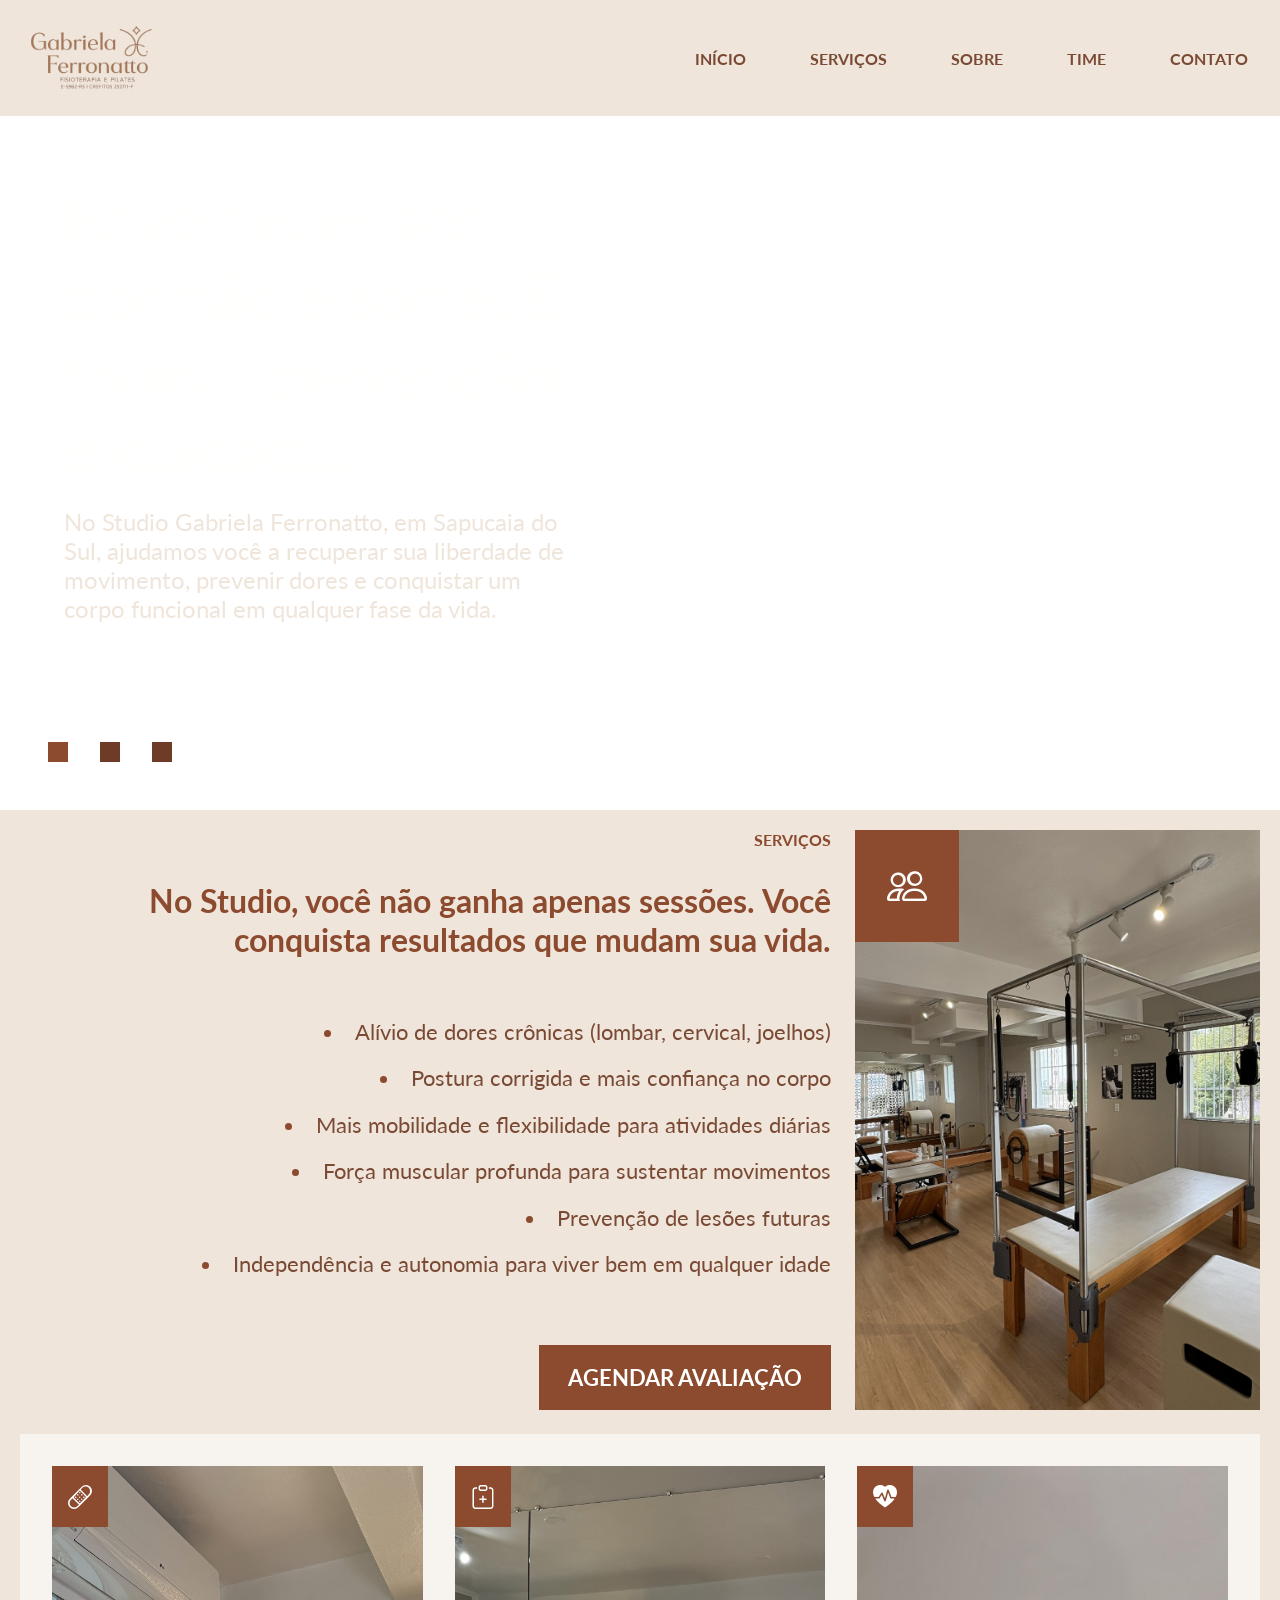
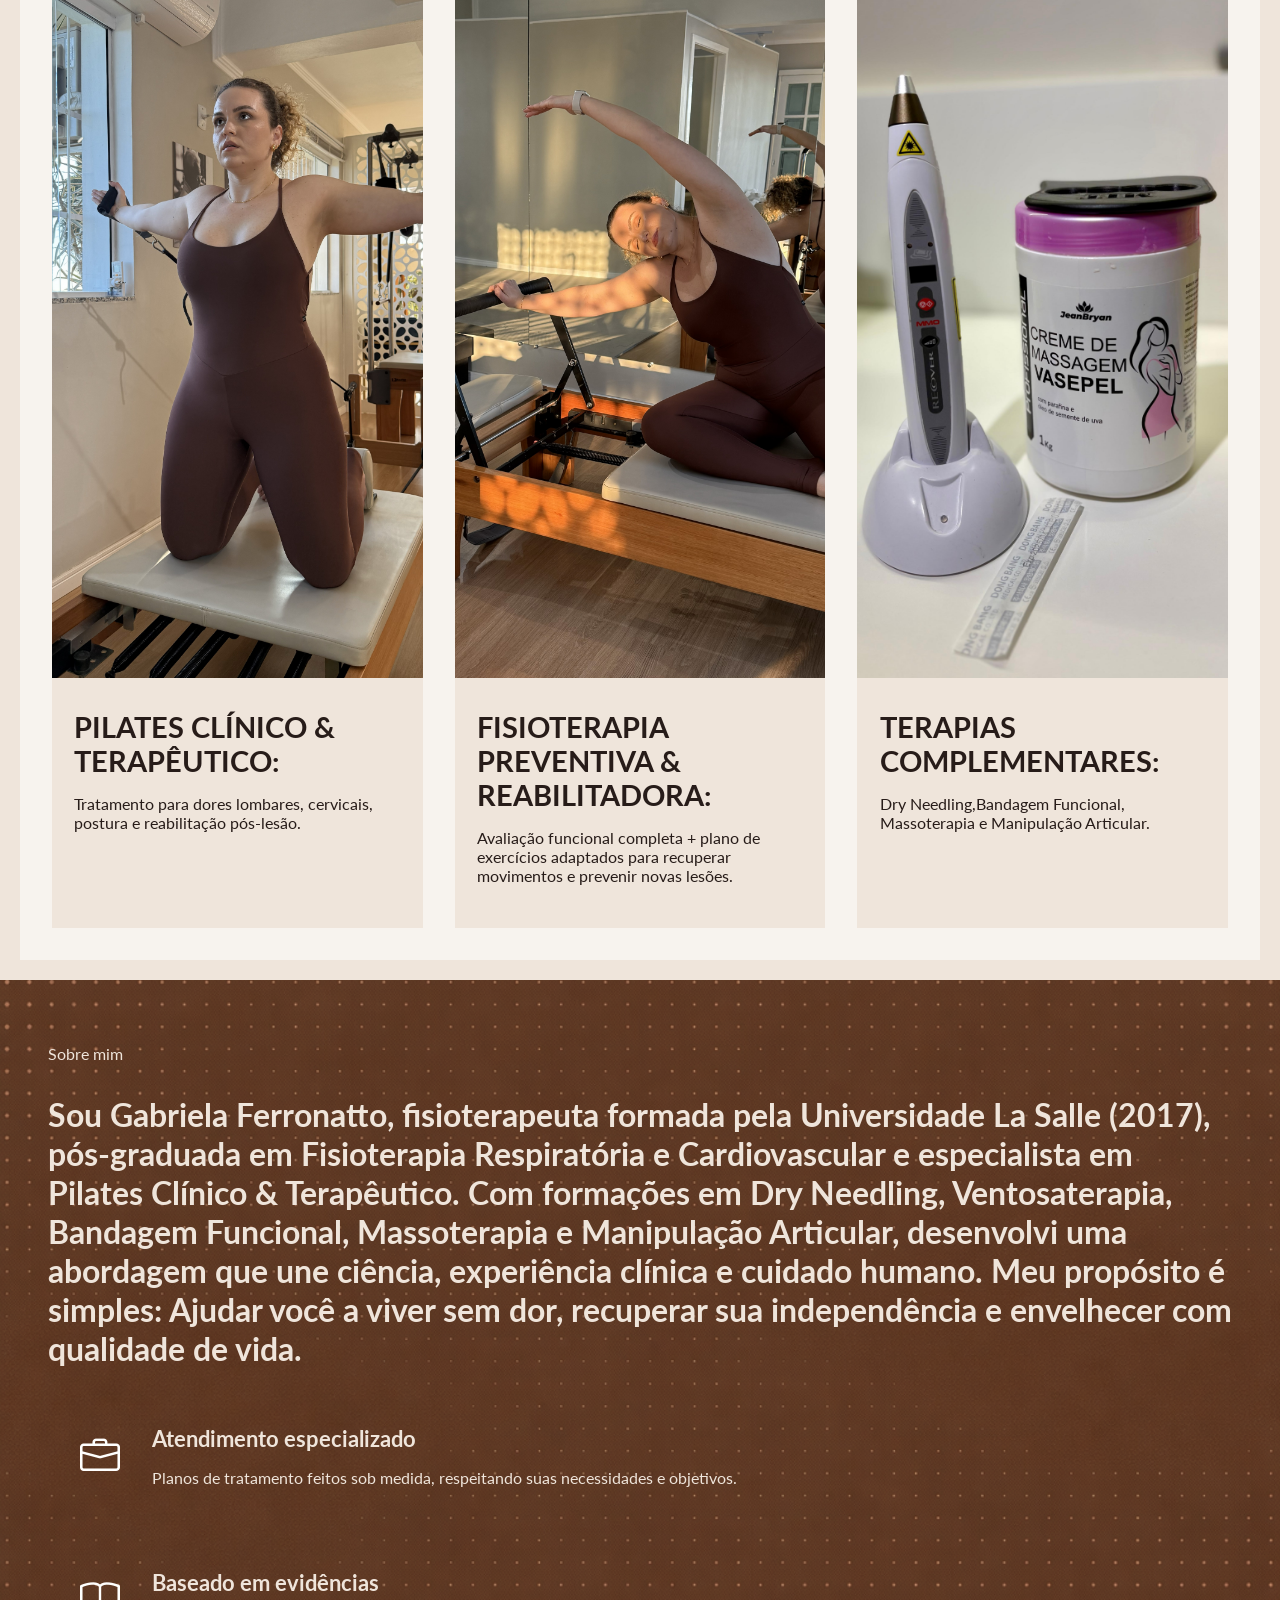
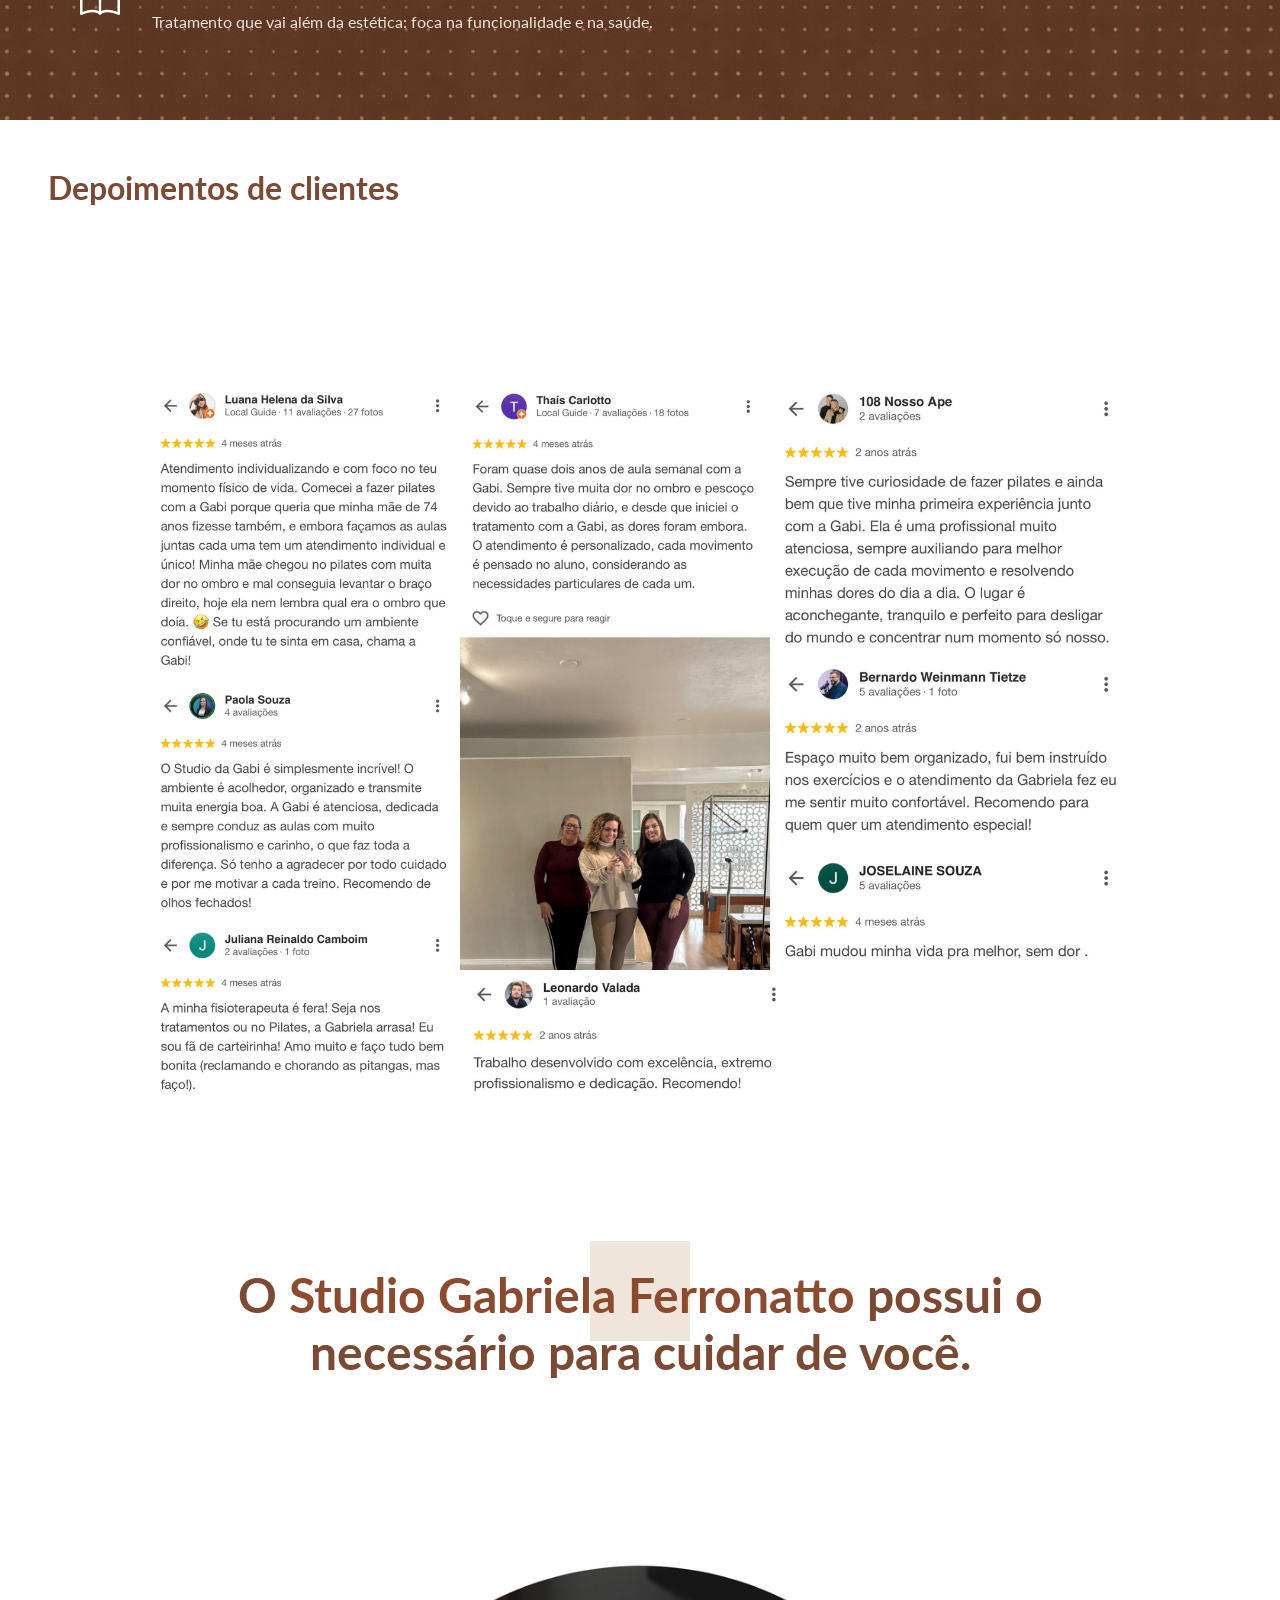
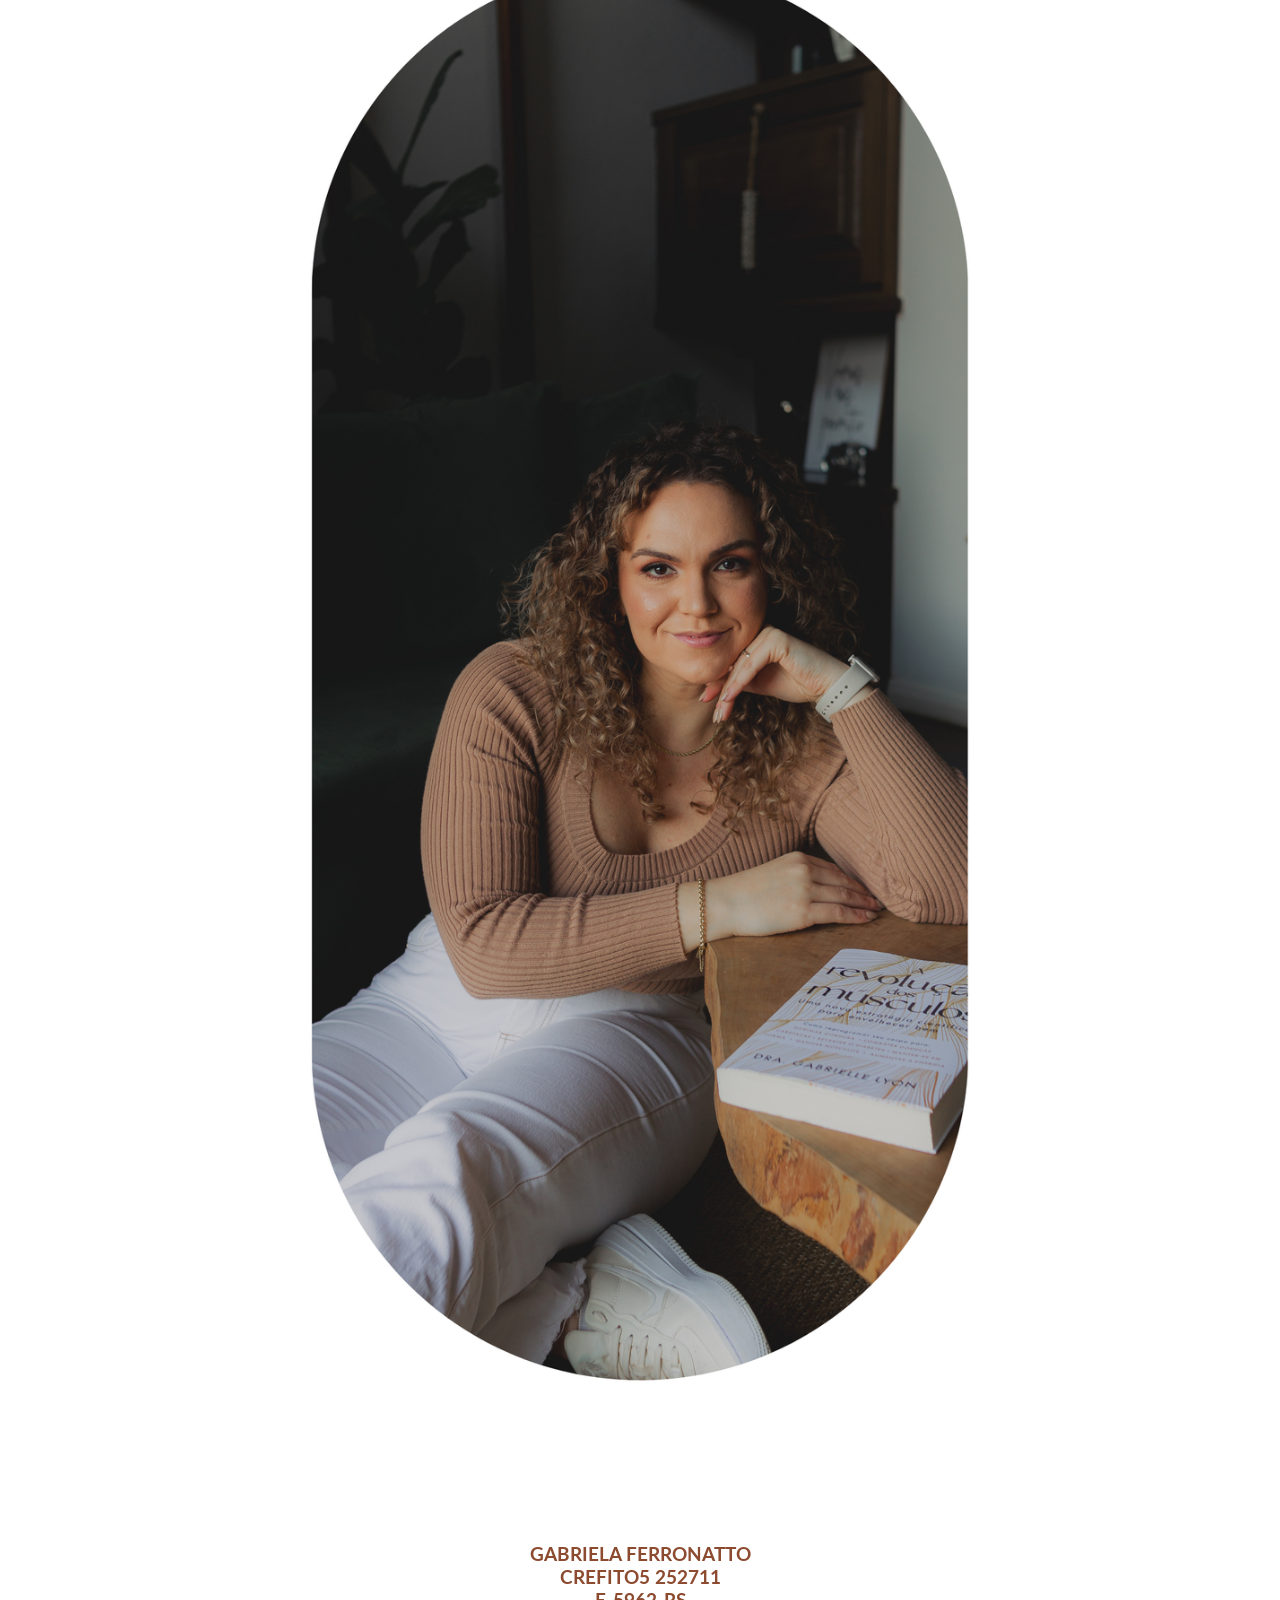
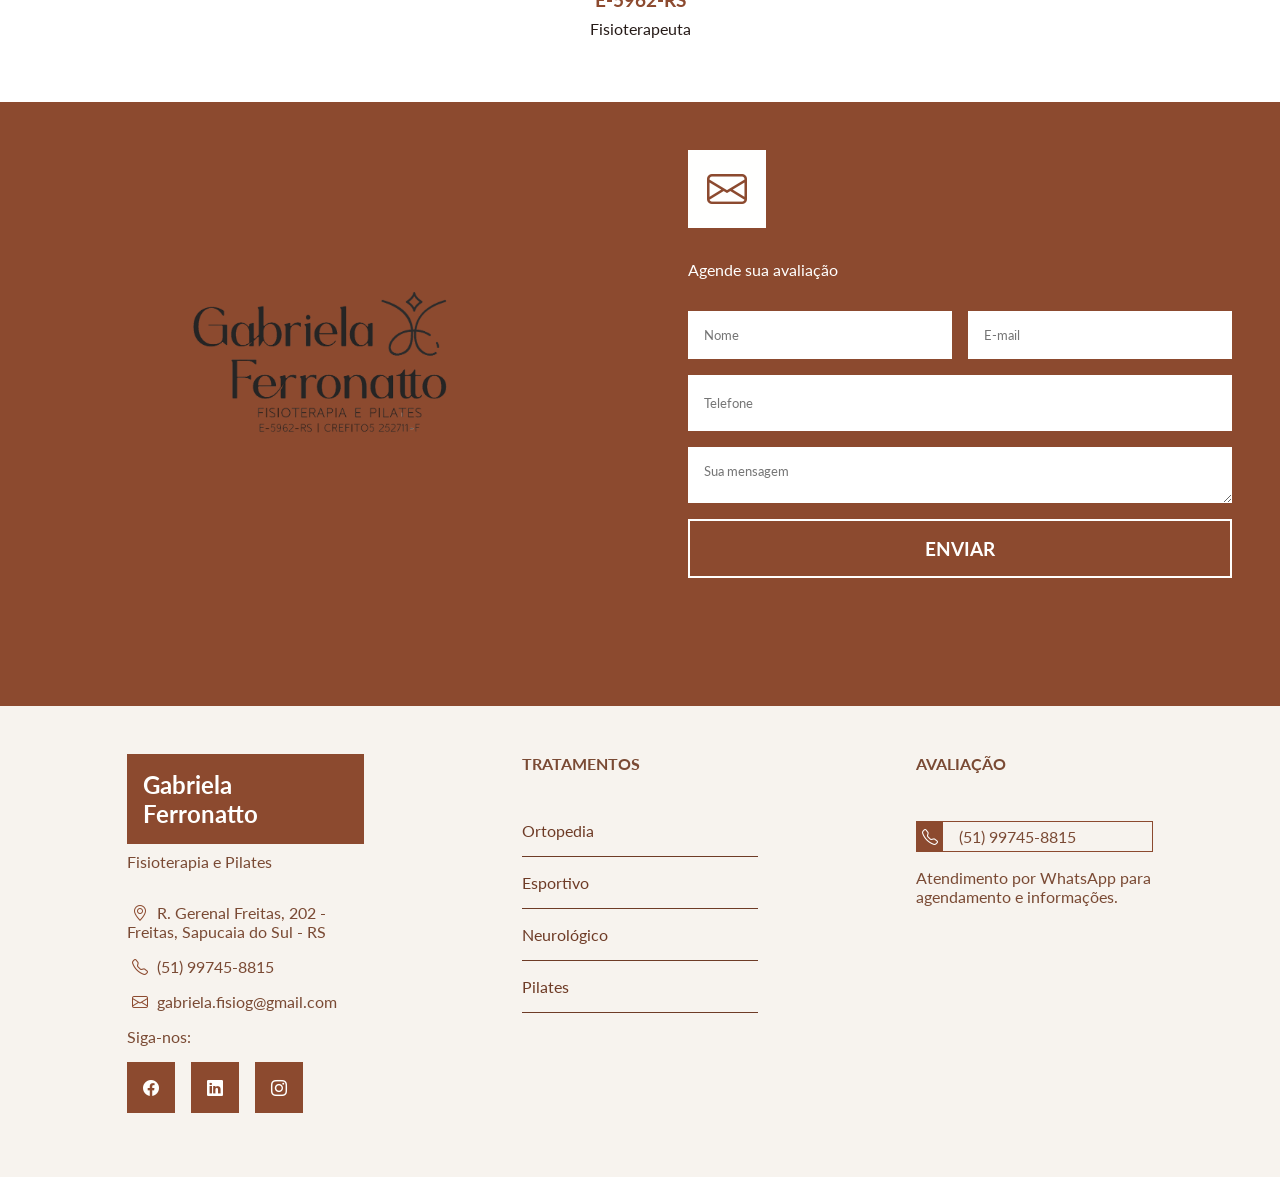
==== projeto/index.html @ 9eb0fe09 "Initial web structure with HTML, CSS and basic JS" ====
<!DOCTYPE html>
<html lang="pt-br">

<head>
    <meta charset="UTF-8">
    <meta name="viewport" content="width=device-width, initial-scale=1.0">
    <title>Studio Gabriela Ferronatto</title>
    <!-- Estilos -->
    <link rel="stylesheet" href="css/styles.css">
    <!-- Scripts -->
    <script src="js/scripts.js" defer></script>
    <!-- Ícone aba -->
    <link rel="icon" href="img/favicon.ico">
    <link rel="icon" type="image/png" sizes="32x32" href="img/favicon-96x96.png">
    <link rel="icon" type="image/png" sizes="16x16" href="img/favicon-96x96.png">
    <!-- Google Fonts -->
    <link rel="preconnect" href="https://fonts.googleapis.com">
    <link rel="preconnect" href="https://fonts.gstatic.com" crossorigin>
    <link
        href="https://fonts.googleapis.com/css2?family=Atkinson+Hyperlegible+Mono:ital,wght@0,200..800;1,200..800&family=Lato:ital,wght@0,100;0,300;0,400;0,700;0,900;1,100;1,300;1,400;1,700;1,900&display=swap"
        rel="stylesheet">
    <!-- Bootstrap Icons -->
    <link rel="stylesheet" href="https://cdn.jsdelivr.net/npm/bootstrap-icons@1.13.1/font/bootstrap-icons.min.css">
</head>

<body>
    <!-- Cabeçalho e Banner -->
    <header id="header">
        <div id="inner-header">
            <a href="#header" id="brand" class="logo">
                <img src="img/logo-bg-remove-brown.png" alt="Gabriela Ferronatto - Fisioterapia e  Pilates">
            </a>
            <nav id="navbar">
                <a href="#header">Início</a>
                <a href="#expertise-areas">Serviços</a>
                <a href="#about">Sobre</a>
                <a href="#team">Time</a>
                <a href="#contact">Contato</a>
            </nav>
            <!-- Menu Mobile -->
            <i class="bi bi-list" id="menu"></i>
            <nav id="mobile-navbar">
                <i class="bi bi-x-lg" id="close-menu"></i>
                <a href="#header">Início</a>
                <a href="#expertise-areas">Serviços</a>
                <a href="#about">Sobre</a>
                <a href="#team">Time</a>
                <a href="#contact">Contato</a>
            </nav>
        </div>
        <div class="banner active">
            <h2>Envelhecer sem dor não é sorte. É treino, prevenção e cuidado.</h2>
            <p>No Studio Gabriela Ferronatto, em Sapucaia do Sul, ajudamos você a recuperar sua liberdade de movimento,
                prevenir dores e conquistar um corpo funcional em qualquer fase da vida.</p>
        </div>
        <div class="banner">
            <h2>Você já percebeu como atividades simples estão cada vez mais difíceis?</h2>
            <p>A verdade é: dor não é normal. O corpo dá sinais quando precisa de atenção. Ignorar esses sinais hoje
                significa perder qualidade de vida amanhã.</p>
        </div>
        <div class="banner">
            <h2>Fisioterapia com cuidado e resultado.</h2>
            <p>Muitos acreditam que dores fazem parte da idade. Mas isso não é verdade. Não é a idade que tira sua
                mobilidade. É a falta de treino certo. O corpo foi feito para se mover. E quando você não fortalece, não
                flexibiliza e não cuida, ele enfraquece. É aí que surgem: dores lombares, problemas posturais,
                limitações para atividades simples e, em alguns casos, dependência de terceiros.</p>
        </div>
        <div class="dots">
            <div class="dot active"></div>
            <div class="dot"></div>
            <div class="dot"></div>
        </div>
    </header>
    <!-- Áreas de Atuação -->
    <main id="expertise-areas" class="text-image-section">
        <div id="expertise-information" class="text-container">
            <p class="section-subtitle">Serviços</p>
            <h3 class="section-title">No Studio, você não ganha apenas sessões. Você conquista resultados que mudam sua
                vida.</h3>
            <ul class="expertise-list">
                <li>Alívio de dores crônicas (lombar, cervical, joelhos)</li>
                <li>Postura corrigida e mais confiança no corpo</li>
                <li>Mais mobilidade e flexibilidade para atividades diárias</li>
                <li>Força muscular profunda para sustentar movimentos</li>
                <li>Prevenção de lesões futuras</li>
                <li>Independência e autonomia para viver bem em qualquer idade</li>
            </ul>
            <a href="#contact" class="btn" id="cta-contact">Agendar avaliação</a>
        </div>
        <div id="expertise-image-container" class="image-container">
            <i class="bi bi-people"></i>
            <img src="img/studio.jpeg" alt="Ambiente Studio">
        </div>
        <div id="other-services">
            <div class="service">
                <img src="img/service1.jpeg" alt="Pilates">
                <i class="bi bi-bandaid"></i>
                <div class="service-info">
                    <h4>Pilates Clínico & Terapêutico:</h4>
                    <p>Tratamento para dores lombares, cervicais, postura e reabilitação pós-lesão.</p>
                </div>
            </div>
            <div class="service">
                <img src="img/service2.jpeg" alt="Preventiva">
                <i class="bi bi-clipboard-plus"></i>
                <div class="service-info">
                    <h4>Fisioterapia Preventiva & Reabilitadora: </h4>
                    <p>Avaliação funcional completa + plano de exercícios adaptados para recuperar movimentos e prevenir
                        novas lesões.
                    </p>
                </div>
            </div>
            <div class="service">
                <img src="img/terapia-complementar.jpeg" alt="Terapias Complementares">
                <i class="bi bi-heart-pulse-fill"></i>
                <div class="service-info">
                    <h4>Terapias Complementares:</h4>
                    <p>Dry Needling,Bandagem Funcional, Massoterapia e Manipulação Articular.</p>
                </div>
            </div>
        </div>
    </main>
    <!-- Sobre nós -->
    <section id="about">
        <div id="about-text">
            <p class="section-subtitle">Sobre mim</p>
            <h3 class="section-title">
                Sou Gabriela Ferronatto, fisioterapeuta formada pela Universidade La Salle (2017), pós-graduada em
                Fisioterapia Respiratória e Cardiovascular e especialista em Pilates Clínico & Terapêutico. Com
                formações em Dry Needling, Ventosaterapia, Bandagem Funcional, Massoterapia e Manipulação Articular,
                desenvolvi uma abordagem que une ciência, experiência clínica e cuidado humano. Meu propósito é simples:
                Ajudar você a viver sem dor, recuperar sua independência e envelhecer com qualidade de vida.
            </h3>
            <div class="about-description">
                <i class="bi bi-briefcase"></i>
                <div>
                    <h4>Atendimento especializado</h4>
                    <p>Planos de tratamento feitos sob medida, respeitando suas necessidades e objetivos.</p>
                </div>
            </div>
            <div class="about-description">
                <i class="bi bi-book"></i>
                <div>
                    <h4>Baseado em evidências</h4>
                    <p>Tratamento que vai além da estética: foca na funcionalidade e na saúde.</p>
                </div>
            </div>
        </div>
    </section>
    <!-- Depoimentos -->
    <section id="testimonials" class="text-image-section">
        <div id="testimonial-information" class="text-container">
            <h3 class="section-title">Depoimentos de clientes</h3>
            <img src="img/depoimentos.png" alt="Avaliações">
        </div>
    </section>
    <!-- Equipe -->
    <section id="team">
        <span class="square"></span>
        <h2>
            O <span>Studio Gabriela Ferronatto</span> possui o necessário para cuidar de você.
        </h2>
        <div class="employees">
            <div class="employee">
                <img src="img/perfil.png" alt="Gabriela Ferronatto">
                <p class="employee-name">
                    Gabriela Ferronatto<br>
                    Crefito5 252711<br>
                    E-5962-RS</p>
                <p class="employee-role">Fisioterapeuta</p>
            </div>
        </div>
    </section>
    <!-- Contato -->
    <section id="contact" class="text-image-section">
        <div id="contact-image-container" class="image-container">
            <img src="img/logo-bg-remove-black.png" alt="Logo Studio Gabriela Ferronatto">
        </div>
        <div id="contact-information" class="text-container">
            <i class="bi bi-envelope"></i>
            <p class="section-subtitle">Agende sua avaliação</p>
            <form id="contact-form" action="https://formsubmit.co/gabriela.fisiog@gmail.com" method="POST">
                <input type="hidden" name="_subject" value="Novo contato pelo site - Studio Gabriela Ferronato">
                <input type="hidden" name="_captcha" value="false">
                <input type="hidden" name="_template" value="table">
                <input type="hidden" name="_next" value="http://127.0.0.1:5500/projeto/index.html">
                <div class="form-control">
                    <input type="text" name="name" id="name" placeholder="Nome" required>
                    <input type="email" name="email" id="email" placeholder="E-mail" required>
                </div>
                <input type="text" name="phone" id="phone" placeholder="Telefone">
                <textarea name="message" id="message" placeholder="Sua mensagem" required></textarea>
                <input type="submit" value="Enviar" class="btn">
                <p id="form-success" class="form-success">
                    ✅ Mensagem enviada com sucesso! Em breve entraremos em contato.
                </p>
            </form>
        </div>
    </section>
    <!-- Rodapé -->
    <footer id="footer">
        <div class="contact-info">
            <div class="footer-brand">
                <h2>Gabriela Ferronatto</h2>
                <p>Fisioterapia e Pilates</p>
            </div>
            <p><i class="bi bi-geo-alt"></i> R. Gerenal Freitas, 202 - Freitas, Sapucaia do Sul - RS</p>
            <p><i class="bi bi-telephone"></i> (51) 99745-8815</p>
            <p><i class="bi bi-envelope"></i> gabriela.fisiog@gmail.com</p>
            <div class="social-networks">
                <p>Siga-nos:</p>
                <div class="networks">
                    <a href="https://www.facebook.com/profile.php?id=61581641306659&locale=pt_BR"><i
                            class="bi bi-facebook"></i></a>
                    <a href="https://www.linkedin.com/in/gabriela-ferronatto-18b071121/"><i
                            class="bi bi-linkedin"></i></a>
                    <a href="https://www.instagram.com/studiogabiferronatto/"><i class="bi bi-instagram"></i></a>
                </div>
            </div>
        </div>
        <div class="links-container">
            <h4>Tratamentos</h4>
            <nav>
                <a href="#">Ortopedia</a>
                <a href="#">Esportivo</a>
                <a href="#">Neurológico</a>
                <a href="#">Pilates</a>
            </nav>
        </div>
        <div class="links-container">
            <h4>Avaliação</h4>
            <div class="phone-number">
                <i class="bi bi-telephone"></i>
                <p>(51) 99745-8815</p>
            </div>
            <p class="phone-info">Atendimento por WhatsApp para agendamento e informações.</p>
        </div>
    </footer>
</body>

</html>
---- projeto/css/styles.css ----
/* General */
:root {
  --main-color: #8c4a2f;
  --primary-text-color: #fffffe;
  --secondary-text-color: #7a4a34;
  --secondary-color: #6e3b26;
  --tertiary-color: #efe5db;
  --secondary-bg-color: #f7f3ee;
  --text-on-light: #271c19;
}

* {
  font-family: "Lato";
  padding: 0;
  margin: 0;
  box-sizing: border-box;
}

a {
  text-decoration: none;
}

img {
  width: 100%;
}

input[type="submit"] {
  cursor: pointer;
}

i {
  background-color: var(--main-color);
  color: var(--primary-text-color);
  font-size: 2.5rem;
  padding: 2rem;
}

/* Cabeçalho e banner */
#header {
  min-height: 90vh;
  background-image: url("../img/banner-fisio.jpeg");
  background-size: cover;
  background-position: center;
  color: var(--primary-text-color);
  margin-bottom: 0;
  position: relative;
  overflow: hidden;

  /* Adicionado */
  display: flex;
  flex-direction: column;
}

#inner-header {
  display: flex;
  justify-content: space-between;
  align-items: center;
  background-color: var(--tertiary-color);

  /* Adicionado */
  position: relative;
  z-index: 3;
}

#brand {
  display: flex;
  align-items: center;
  padding: 0.5rem 1rem;
  background: transparent;
}

#brand img {
  height: 100px;
  /* width: 250px; */
  width: auto;
  max-width: 250px;
  display: block;
  background: transparent;
}

#navbar {
  display: flex;
  gap: 4rem;
  text-transform: uppercase;
  margin-right: 2rem;
}

#navbar a {
  color: var(--secondary-text-color);
  font-weight: bold;
}

.banner {
  max-width: 50%;
  padding: 4rem;
  opacity: 0;
  transition: 0.6s;
  display: none;
}

.banner.active {
  opacity: 1;
  display: block;
}

.banner h2 {
  font-size: 4rem;
  margin-bottom: 1.2rem;
  position: relative;
  z-index: 2;
}

.banner p {
  font-size: 1.5rem;
  position: relative;
  z-index: 2;
}

.square {
  display: block;
  width: 150px;
  height: 150px;
  background-color: var(--main-color);
  position: absolute;
  z-index: 1;
  left: 20px;
  top: 40px;
}

.dots {
  display: flex;
  gap: 2rem;
  margin-top: auto;
  padding: 0 0 3rem 3rem;
}

.dot {
  width: 20px;
  height: 20px;
  background-color: var(--secondary-color);
}

.dot.active {
  background-color: var(--main-color);
}

/* Áreas de atuação */
.text-image-section {
  display: flex;
  align-items: stretch;
  flex-wrap: wrap;
  gap: 2rem;
}

.text-container {
  flex: 2 1 0;
  display: flex;
  gap: 2rem;
  flex-direction: column;
  justify-content: space-between;
  text-align: right;
}

#expertise-information .section-subtitle {
  text-transform: uppercase;
  font-weight: bold;
  color: var(--main-color);
}

.section-title {
  color: var(--main-color);
  font-size: 2rem;
}

.btn {
  padding: 1.2rem 1.8rem;
  text-transform: uppercase;
  font-size: 1.4rem;
  font-weight: bold;
  background-color: var(--main-color);
  color: var(--primary-text-color);
  align-self: end;
}

.image-container {
  flex: 1 1 300px;
  position: relative;
}

.image-container i {
  position: absolute;
}

#other-services {
  width: 100%;
  display: flex;
  gap: 2rem;
  padding: 2rem;
  background-color: var(--secondary-bg-color);
}

#other-services .service {
  position: relative;
  background-color: var(--secondary-bg-color);
  flex: 1;
  min-width: 0;
}

#other-services .service img {
  max-width: 100%;
  height: 860px;
  object-fit: cover;
  object-position: center;
  display: block;
}

.service i {
  position: absolute;
  left: 0;
  top: 0;
  padding: 1rem;
  font-size: 1.5rem;
}

.service-info {
  background-color: var(--tertiary-color);
  padding: 2rem 1.4rem;
  min-height: 250px;
  margin-top: -3rem;
  z-index: 2;
  position: relative;
}

.service h4 {
  font-size: 1.8rem;
  margin-bottom: 1rem;
  text-transform: uppercase;
}

#expertise-areas {
  display: flex;
  align-items: stretch;
  gap: 1.5rem;
  justify-content: center;
  padding: 20px;
  background-color: var(--tertiary-color);
}

#expertise-image-container {
  flex: 1;
  display: flex;
  align-items: stretch;
  overflow: hidden;
}

#expertise-image-container img {
  width: 100%;
  height: 100%;
  object-fit: cover;
  object-position: center;
  display: block;
}

#expertise-information .btn {
  align-self: flex-end;
  margin-top: 2rem;
}

/* Lista de benefícios - Áreas de atuação */
.expertise-list {
  list-style: disc inside;
  padding-left: 0;
  margin-top: 1.5rem;
  display: flex;
  flex-direction: column;
  gap: 0.8rem;
}

.expertise-list li {
  color: var(--secondary-text-color);
  font-size: 1.4rem;
  line-height: 1.5;
  text-align: right;
}

.expertise-list li::marker {
  color: var(--main-color);
}

/* Sobre nós */
#about {
  display: flex;
  flex-wrap: wrap;
  align-items: center;
  gap: 2rem;
}

#about-text {
  background-image: url("../img/pattern.png");
  background-size: cover;
  background-position: center;
  color: var(--tertiary-color);
  flex: 1 1 0;
  display: flex;
  flex-direction: column;
  justify-content: center;
  gap: 2rem;
  padding: 4rem 3rem;
}

#about-text .section-subtitle,
#about-text .section-title {
  color: var(--tertiary-color);
}

#about-text i {
  background-color: transparent;
}

.about-description {
  display: flex;
  align-items: center;
  color: var(--tertiary-color);
}

.about-description h4 {
  font-size: 1.4rem;
  margin-bottom: 1rem;
}

.about-description p {
  color: var(--tertiary-color);
}

#about-data {
  flex: 1 1 0;
  display: flex;
  flex-wrap: wrap;
  padding: 2rem;
}

#about-data .data {
  width: 50%;
  display: flex;
  flex-direction: column;
  align-items: center;
  justify-content: center;
  padding: 2rem;
  margin-top: -1px;
  margin-left: -1px;
}

#about-data .data:first-child {
  border-bottom: 1px solid var(--secondary-text-color);
  border-right: 1px solid var(--secondary-text-color);
}

#about-data .data:last-child {
  border-top: 1px solid var(--secondary-text-color);
  border-left: 1px solid var(--secondary-text-color);
}

#about-data .data i {
  background-color: transparent;
  color: var(--main-color);
  font-size: 4rem;
  padding: 0;
}

.data .number {
  font-size: 4rem;
  font-weight: 900;
}

.data .text {
  text-transform: uppercase;
}

/* Depoimentos */
#testimonials {
  display: flex;
  align-items: center;
}

#testimonial-information {
  padding: 3rem;
  text-align: left;
  align-items: flex-start;
}

#testimonial-information img {
  max-width: 1260px;
  width: 100%;
  margin: 2rem auto 0;
  display: block;
}

/* Fisioterapeuta */
#team {
  position: relative;
  margin-bottom: 2rem;
}

#team h2 {
  font-size: 3rem;
  text-align: center;
  max-width: 1000px;
  margin: 0 auto;
  position: relative;
  z-index: 2;
}

#team h2 span {
  color: var(--main-color);
}

#team .square {
  background-color: var(--tertiary-color);
  width: 100px;
  height: 100px;
  left: 50%;
  margin-left: -50px;
  top: -25px;
}

.employees {
  display: flex;
  flex-direction: column;
  gap: 2rem;
  padding: 2rem;
  text-align: center;
  align-items: center;
}

.employee-name {
  color: var(--main-color);
  text-transform: uppercase;
  font-size: 1.2rem;
  font-weight: bold;
  margin: 0.5rem 0;
}

.employee img {
  max-width: 100%;
  height: auto;
  display: block;
}

/* Contato */
#contact {
  background-color: var(--main-color);
  gap: 0;
  padding-bottom: 5rem;

  min-height: 600px;
}

#contact-information {
  position: relative;
  text-align: left;
  padding: 3rem;
  flex: 1 1 0;
  display: flex;
  flex-direction: column;
}

#contact #contact-image-container,
#contact #contact-information {
  flex: 1 1 0;
  min-width: 0;
}

#contact-information .section-subtitle {
  color: var(--primary-text-color);
}

#contact-information i {
  background-color: var(--primary-text-color);
  color: var(--main-color);
}

#contact-information > i {
  width: auto;
  max-width: fit-content;
  display: inline-flex;
  padding: 1.2rem;
}

#contact-information form {
  flex: 1;
  display: flex;
  flex-direction: column;
  gap: 1rem;
}

#contact-information .form-control {
  display: flex;
  gap: 1rem;
}

#contact-information input,
#contact-information textarea {
  flex: 1;
  width: 100%;
  padding: 1rem;
  border: none;
}

#contact-information .btn {
  align-self: start;
  border: 2px solid var(--primary-text-color);
  font-size: 1.2rem;
  transition: 0.4s;
}

#contact-information .btn:hover {
  background-color: var(--primary-text-color);
  color: var(--main-color);
}

#contact-image-container {
  display: flex;
  align-items: center;
  justify-content: center;
  padding: 3rem;
}

#contact-image-container img {
  width: auto;
  max-width: 280px;
  height: auto;
  display: block;
  background: transparent;
}

/* Rodapé */
#footer {
  color: var(--primary-text-color);
  background-color: var(--secondary-bg-color);
  display: flex;
  justify-content: space-around;
  padding: 3rem 3rem 5rem;
}

#footer i {
  font-size: 1rem;
  padding: 0.3rem;
}

#footer a {
  color: var(--primary-text-color);
}

/* Correção contraste do telefone e e-mail no rodapé */
#footer .contact-info a,
#footer .contact-info a:visited,
#footer .phone-number a,
#footer .phone-number a:visited {
  color: var(--secondary-color);
}

.contact-info,
.links-container {
  width: 20%;
}

.footer-brand {
  margin-bottom: 2rem;
}

.footer-brand h2 {
  background-color: var(--main-color);
  margin-bottom: 0.5rem;
  padding: 1rem;
}

.contact-info p {
  margin-bottom: 1rem;
}

.contact-info p i {
  background-color: transparent;
  padding: 0;
  color: var(--main-color);
}

.social-networks p {
  margin-bottom: 1rem;
}

.networks {
  margin-top: 2rem;
  display: flex;
  gap: 1rem;
}

#footer .networks i {
  padding: 1rem;
}

.links-container h4 {
  text-transform: uppercase;
  margin-bottom: 3rem;
  color: var(--secondary-text-color);
}

.links-container nav {
  display: flex;
  flex-direction: column;
}

#footer .links-container nav a {
  color: var(--secondary-color);
  padding-bottom: 1rem;
  margin-bottom: 1rem;
  border-bottom: 1px solid var(--secondary-color);
}

#footer .links-container nav a:hover {
  color: var(--main-color);
}

.phone-number {
  display: flex;
  border: 1px solid var(--main-color);
  gap: 1rem;
  align-items: center;
  margin-bottom: 1rem;
}

.phone-info {
  color: var(--secondary-color);
}

/* Mobile navbar */
#menu,
#close-menu {
  font-size: 2rem;
  padding: 1rem;
  display: none;
}

#close-menu {
  position: absolute;
  top: 0;
  right: 0;
}

#mobile-navbar {
  position: fixed;
  top: 0;
  left: 100%;
  height: 100%;
  width: 100%;
  background-color: rgba(0, 0, 0, 0.95);
  display: flex;
  flex-direction: column;
  padding: 4rem 2rem;
  transition: 0.4s;
  z-index: 5;
}

#mobile-navbar.menu-active {
  left: 0;
}

#mobile-navbar a {
  color: var(--primary-text-color);
  font-size: 2rem;
  text-align: center;
  margin-bottom: 1rem;
  padding-bottom: 1rem;
  border-bottom: 1px solid var(--main-color);
}

/* Resposividade */
@media (max-width: 450px) {
  /* Geral */
  body {
    overflow-x: hidden;
  }

  i {
    padding: 1.5rem;
    font-size: 2rem;
  }

  /* navbar */
  #navbar {
    display: none;
  }

  #menu,
  #close-menu {
    display: block;
    background-color: var(--tertiary-color);
    color: var(--main-color);
  }

  .banner {
    max-width: 100%;
    padding: 4rem 2rem;
  }

  .banner h2 {
    font-size: 3rem;
  }

  .banner p {
    font-size: 1.3rem;
  }

  .square {
    display: none;
  }

  #expertise-image-container {
    display: none;
  }

  #expertise-information {
    flex: 1 1 100%;
    text-align: center;
  }

  #expertise-information .expertise-list {
    align-items: center;
  }

  #expertise-information .expertise-list li {
    text-align: center;
    list-style-position: inside;
  }

  /* Áreas de atuação */
  .btn {
    align-self: initial;
  }

  .image-container {
    flex: 1 1 100%;
  }

  #other-services {
    flex-direction: column;
    align-items: stretch;
    padding: 1rem;
  }

  .service {
    width: 100%;
  }

  .service img {
    height: 220px;
  }

  .service-info {
    margin-top: 0;
    min-height: auto;
  }

  /* Sobre mim */
  #about {
    gap: 0;
  }

  #about-text,
  #about-data {
    flex: 1 1 100%;
  }

  #about-text .section-title {
    text-align: center;
  }

  .about-description {
    gap: 1rem;
  }

  .about-description i {
    padding: 0;
    min-width: 40px;
  }

  #about #about-data .data {
    width: 100%;
    border: none;
    border-bottom: 1px solid var(--secondary-text-color);
  }

  /* Depoimentos */
  .text-container {
    text-align: center;
    padding: 2rem;
  }

  /* Colaboradores */
  #team {
    margin-top: 2rem;
  }

  #team h2 {
    font-size: 2.5rem;
  }

  .employees {
    flex-wrap: wrap;
  }

  /* Contato */
  #contact {
    padding-bottom: 0;
  }

  #contact-information {
    padding: 7rem 1rem;
  }

  #contact-information .form-control {
    flex-direction: column;
  }

  #contact-information .btn {
    align-self: auto;
  }

  /* Rodapé */
  #footer {
    flex-wrap: wrap;
  }

  #footer i {
    font-size: 2rem;
    padding: 1rem;
  }

  .footer-brand {
    text-align: center;
  }

  .networks {
    margin-bottom: 3rem;
  }

  .links-container {
    margin-bottom: 1rem;
  }

  .links-container h4 {
    margin-bottom: 1.5rem;
  }

  .contact-info,
  .links-container {
    width: 100%;
  }
}

/* Mensagem sucesso envio e-mail */

.form-success {
  display: none;
  margin-top: 1rem;
  padding: 1rem;
  background-color: #e6f7ee;
  color: #1f7a4d;
  font-weight: bold;
  border-radius: 6px;
}

/* Ajustes textos */

#expertise-areas,
#other-services,
#about-data,
#testimonials,
#team {
  color: var(--text-on-light);
}

#expertise-areas .section-title {
  color: var(--main-color);
}

#testimonials .section-title,
#team h2,
#about-data .number,
#about-data .text {
  color: var(--secondary-text-color);
}

#expertise-areas p,
#other-services p,
#testimonials p {
  color: var(--text-on-light);
}

.service-info,
.service-info h4,
.service-info p {
  color: var(--text-on-light);
}

#header,
#contact,
#footer,
#about-text {
  color: var(--primary-text-color);
}

#contact p,
#footer p {
  color: var(--secondary-text-color);
}

#header p {
  color: var(--tertiary-color);
}
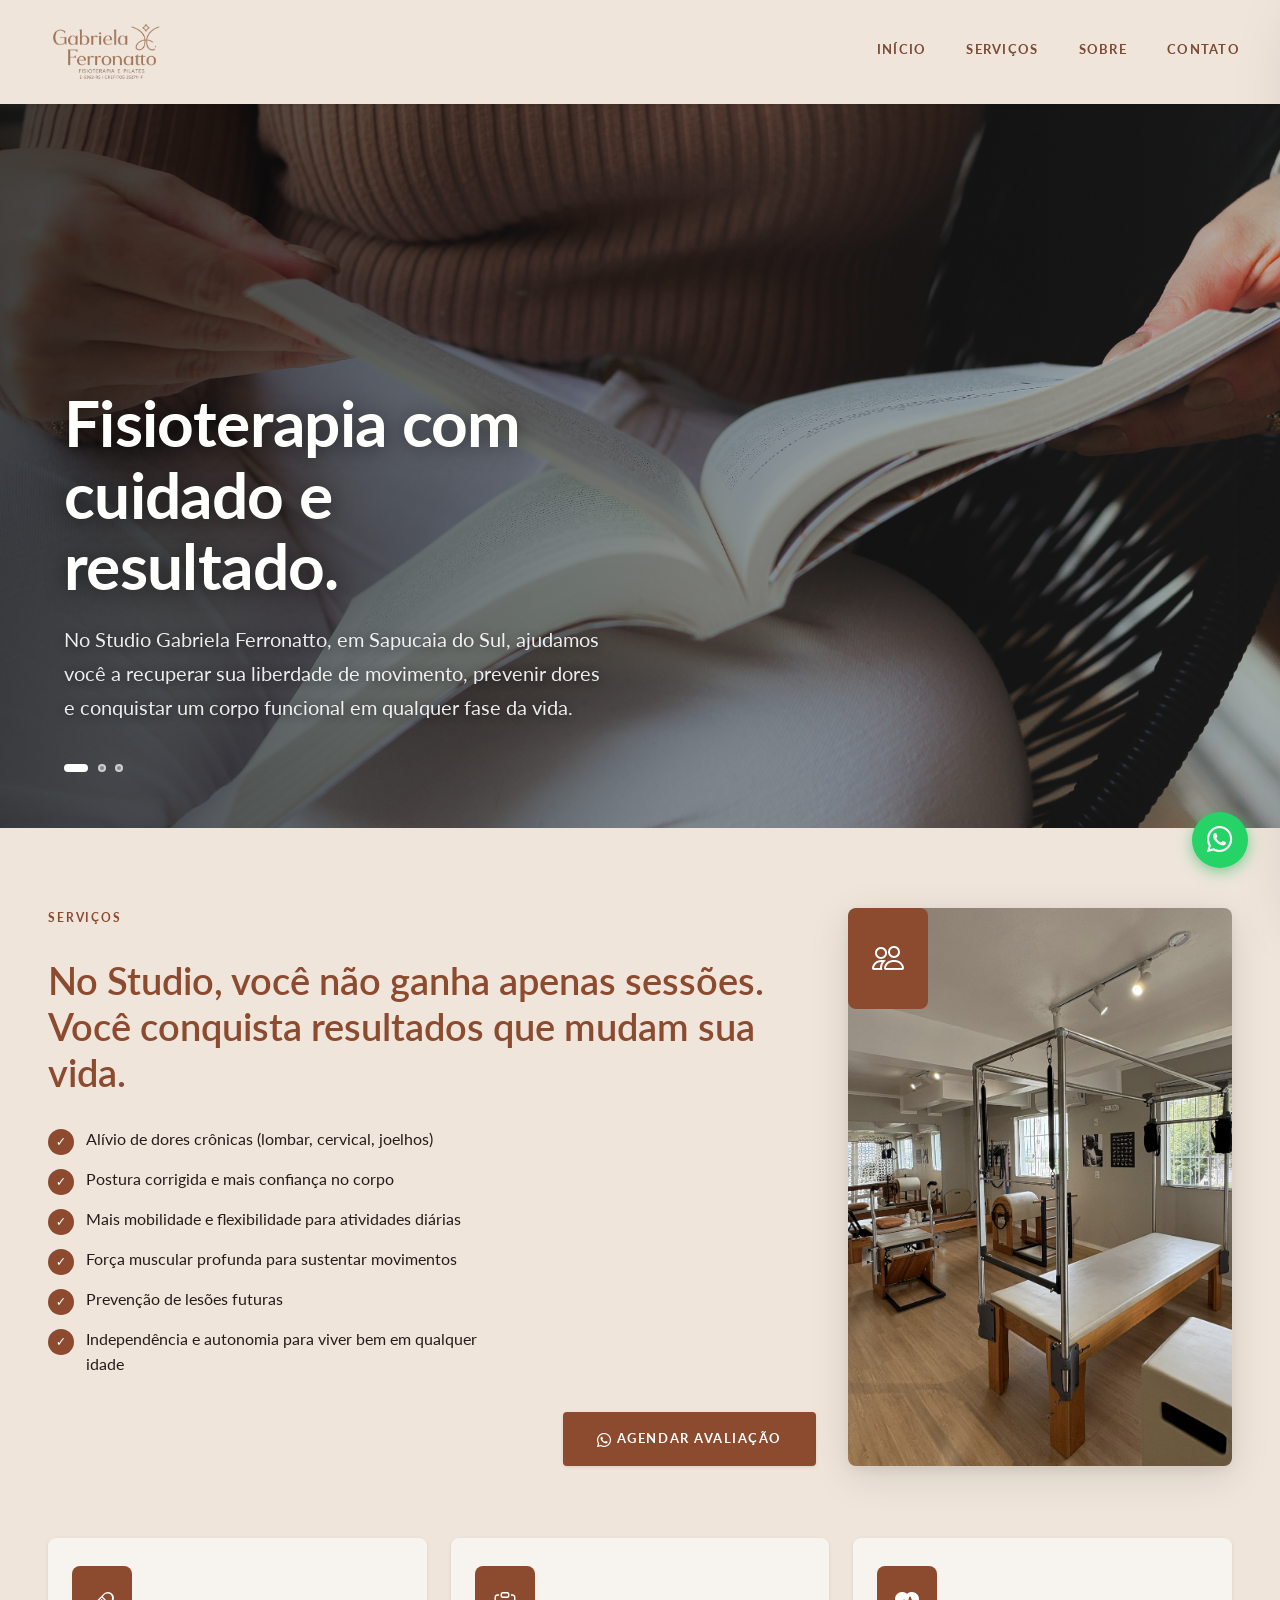
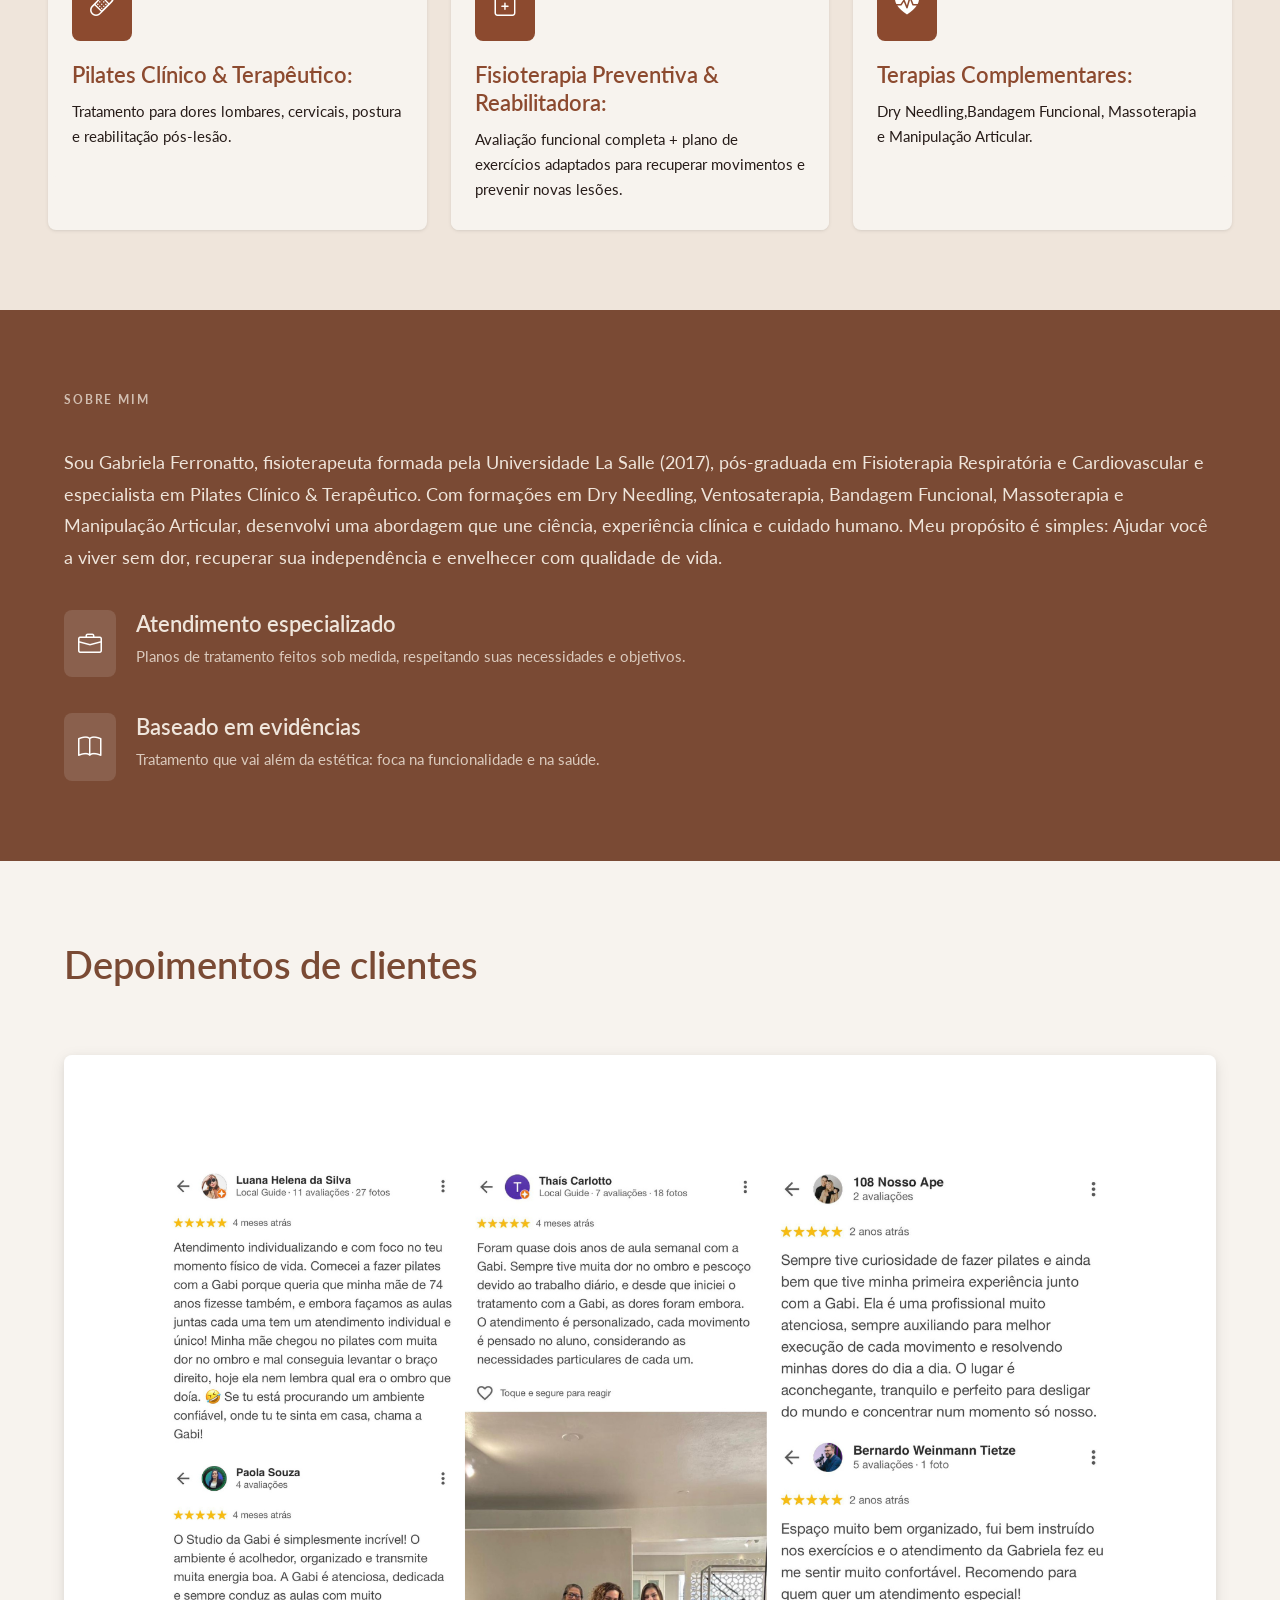
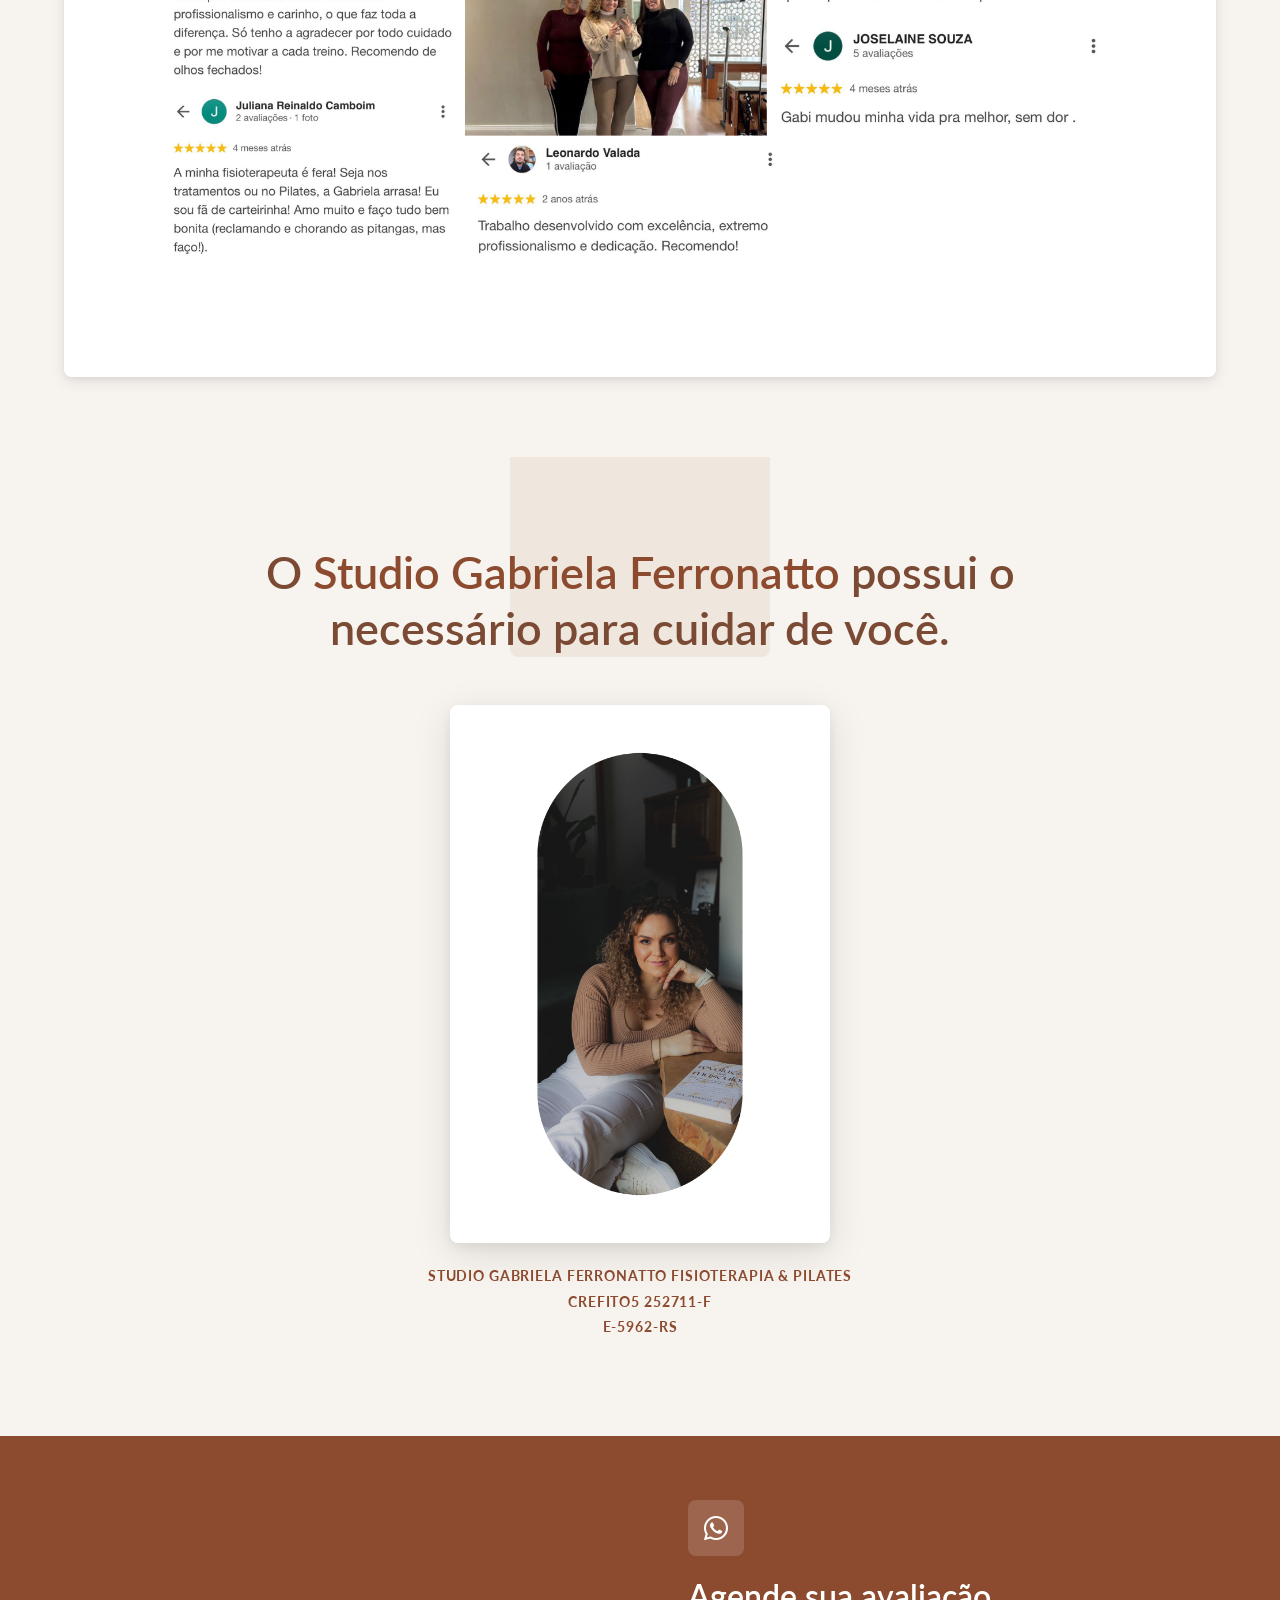
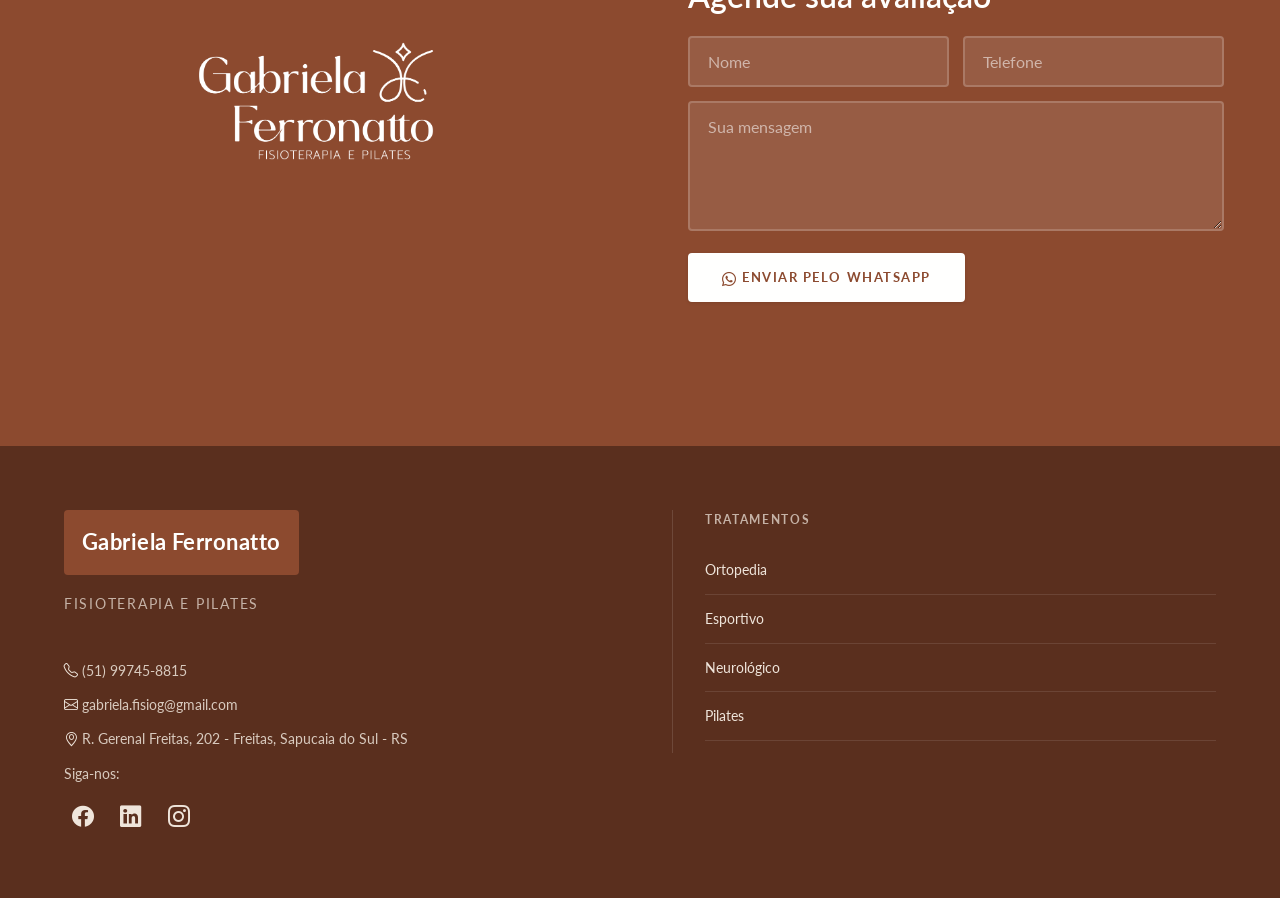
==== commit 886c55bc: "Adiciona projeto site Studio Fisio Co-Authored-By: Claude Sonnet 4.6 <noreply@anthropic.com>" ====
--- a/projeto/index.html
+++ b/projeto/index.html
@@ -1,241 +1,250 @@
-<!DOCTYPE html>
-<html lang="pt-br">
-
-<head>
-    <meta charset="UTF-8">
-    <meta name="viewport" content="width=device-width, initial-scale=1.0">
-    <title>Studio Gabriela Ferronatto</title>
-    <!-- Estilos -->
-    <link rel="stylesheet" href="css/styles.css">
-    <!-- Scripts -->
-    <script src="js/scripts.js" defer></script>
-    <!-- Ícone aba -->
-    <link rel="icon" href="img/favicon.ico">
-    <link rel="icon" type="image/png" sizes="32x32" href="img/favicon-96x96.png">
-    <link rel="icon" type="image/png" sizes="16x16" href="img/favicon-96x96.png">
-    <!-- Google Fonts -->
-    <link rel="preconnect" href="https://fonts.googleapis.com">
-    <link rel="preconnect" href="https://fonts.gstatic.com" crossorigin>
-    <link
-        href="https://fonts.googleapis.com/css2?family=Atkinson+Hyperlegible+Mono:ital,wght@0,200..800;1,200..800&family=Lato:ital,wght@0,100;0,300;0,400;0,700;0,900;1,100;1,300;1,400;1,700;1,900&display=swap"
-        rel="stylesheet">
-    <!-- Bootstrap Icons -->
-    <link rel="stylesheet" href="https://cdn.jsdelivr.net/npm/bootstrap-icons@1.13.1/font/bootstrap-icons.min.css">
-</head>
-
-<body>
-    <!-- Cabeçalho e Banner -->
-    <header id="header">
-        <div id="inner-header">
-            <a href="#header" id="brand" class="logo">
-                <img src="img/logo-bg-remove-brown.png" alt="Gabriela Ferronatto - Fisioterapia e  Pilates">
-            </a>
-            <nav id="navbar">
-                <a href="#header">Início</a>
-                <a href="#expertise-areas">Serviços</a>
-                <a href="#about">Sobre</a>
-                <a href="#team">Time</a>
-                <a href="#contact">Contato</a>
-            </nav>
-            <!-- Menu Mobile -->
-            <i class="bi bi-list" id="menu"></i>
-            <nav id="mobile-navbar">
-                <i class="bi bi-x-lg" id="close-menu"></i>
-                <a href="#header">Início</a>
-                <a href="#expertise-areas">Serviços</a>
-                <a href="#about">Sobre</a>
-                <a href="#team">Time</a>
-                <a href="#contact">Contato</a>
-            </nav>
-        </div>
-        <div class="banner active">
-            <h2>Envelhecer sem dor não é sorte. É treino, prevenção e cuidado.</h2>
-            <p>No Studio Gabriela Ferronatto, em Sapucaia do Sul, ajudamos você a recuperar sua liberdade de movimento,
-                prevenir dores e conquistar um corpo funcional em qualquer fase da vida.</p>
-        </div>
-        <div class="banner">
-            <h2>Você já percebeu como atividades simples estão cada vez mais difíceis?</h2>
-            <p>A verdade é: dor não é normal. O corpo dá sinais quando precisa de atenção. Ignorar esses sinais hoje
-                significa perder qualidade de vida amanhã.</p>
-        </div>
-        <div class="banner">
-            <h2>Fisioterapia com cuidado e resultado.</h2>
-            <p>Muitos acreditam que dores fazem parte da idade. Mas isso não é verdade. Não é a idade que tira sua
-                mobilidade. É a falta de treino certo. O corpo foi feito para se mover. E quando você não fortalece, não
-                flexibiliza e não cuida, ele enfraquece. É aí que surgem: dores lombares, problemas posturais,
-                limitações para atividades simples e, em alguns casos, dependência de terceiros.</p>
-        </div>
-        <div class="dots">
-            <div class="dot active"></div>
-            <div class="dot"></div>
-            <div class="dot"></div>
-        </div>
-    </header>
-    <!-- Áreas de Atuação -->
-    <main id="expertise-areas" class="text-image-section">
-        <div id="expertise-information" class="text-container">
-            <p class="section-subtitle">Serviços</p>
-            <h3 class="section-title">No Studio, você não ganha apenas sessões. Você conquista resultados que mudam sua
-                vida.</h3>
-            <ul class="expertise-list">
-                <li>Alívio de dores crônicas (lombar, cervical, joelhos)</li>
-                <li>Postura corrigida e mais confiança no corpo</li>
-                <li>Mais mobilidade e flexibilidade para atividades diárias</li>
-                <li>Força muscular profunda para sustentar movimentos</li>
-                <li>Prevenção de lesões futuras</li>
-                <li>Independência e autonomia para viver bem em qualquer idade</li>
-            </ul>
-            <a href="#contact" class="btn" id="cta-contact">Agendar avaliação</a>
-        </div>
-        <div id="expertise-image-container" class="image-container">
-            <i class="bi bi-people"></i>
-            <img src="img/studio.jpeg" alt="Ambiente Studio">
-        </div>
-        <div id="other-services">
-            <div class="service">
-                <img src="img/service1.jpeg" alt="Pilates">
-                <i class="bi bi-bandaid"></i>
-                <div class="service-info">
-                    <h4>Pilates Clínico & Terapêutico:</h4>
-                    <p>Tratamento para dores lombares, cervicais, postura e reabilitação pós-lesão.</p>
-                </div>
-            </div>
-            <div class="service">
-                <img src="img/service2.jpeg" alt="Preventiva">
-                <i class="bi bi-clipboard-plus"></i>
-                <div class="service-info">
-                    <h4>Fisioterapia Preventiva & Reabilitadora: </h4>
-                    <p>Avaliação funcional completa + plano de exercícios adaptados para recuperar movimentos e prevenir
-                        novas lesões.
-                    </p>
-                </div>
-            </div>
-            <div class="service">
-                <img src="img/terapia-complementar.jpeg" alt="Terapias Complementares">
-                <i class="bi bi-heart-pulse-fill"></i>
-                <div class="service-info">
-                    <h4>Terapias Complementares:</h4>
-                    <p>Dry Needling,Bandagem Funcional, Massoterapia e Manipulação Articular.</p>
-                </div>
-            </div>
-        </div>
-    </main>
-    <!-- Sobre nós -->
-    <section id="about">
-        <div id="about-text">
-            <p class="section-subtitle">Sobre mim</p>
-            <h3 class="section-title">
-                Sou Gabriela Ferronatto, fisioterapeuta formada pela Universidade La Salle (2017), pós-graduada em
-                Fisioterapia Respiratória e Cardiovascular e especialista em Pilates Clínico & Terapêutico. Com
-                formações em Dry Needling, Ventosaterapia, Bandagem Funcional, Massoterapia e Manipulação Articular,
-                desenvolvi uma abordagem que une ciência, experiência clínica e cuidado humano. Meu propósito é simples:
-                Ajudar você a viver sem dor, recuperar sua independência e envelhecer com qualidade de vida.
-            </h3>
-            <div class="about-description">
-                <i class="bi bi-briefcase"></i>
-                <div>
-                    <h4>Atendimento especializado</h4>
-                    <p>Planos de tratamento feitos sob medida, respeitando suas necessidades e objetivos.</p>
-                </div>
-            </div>
-            <div class="about-description">
-                <i class="bi bi-book"></i>
-                <div>
-                    <h4>Baseado em evidências</h4>
-                    <p>Tratamento que vai além da estética: foca na funcionalidade e na saúde.</p>
-                </div>
-            </div>
-        </div>
-    </section>
-    <!-- Depoimentos -->
-    <section id="testimonials" class="text-image-section">
-        <div id="testimonial-information" class="text-container">
-            <h3 class="section-title">Depoimentos de clientes</h3>
-            <img src="img/depoimentos.png" alt="Avaliações">
-        </div>
-    </section>
-    <!-- Equipe -->
-    <section id="team">
-        <span class="square"></span>
-        <h2>
-            O <span>Studio Gabriela Ferronatto</span> possui o necessário para cuidar de você.
-        </h2>
-        <div class="employees">
-            <div class="employee">
-                <img src="img/perfil.png" alt="Gabriela Ferronatto">
-                <p class="employee-name">
-                    Gabriela Ferronatto<br>
-                    Crefito5 252711<br>
-                    E-5962-RS</p>
-                <p class="employee-role">Fisioterapeuta</p>
-            </div>
-        </div>
-    </section>
-    <!-- Contato -->
-    <section id="contact" class="text-image-section">
-        <div id="contact-image-container" class="image-container">
-            <img src="img/logo-bg-remove-black.png" alt="Logo Studio Gabriela Ferronatto">
-        </div>
-        <div id="contact-information" class="text-container">
-            <i class="bi bi-envelope"></i>
-            <p class="section-subtitle">Agende sua avaliação</p>
-            <form id="contact-form" action="https://formsubmit.co/gabriela.fisiog@gmail.com" method="POST">
-                <input type="hidden" name="_subject" value="Novo contato pelo site - Studio Gabriela Ferronato">
-                <input type="hidden" name="_captcha" value="false">
-                <input type="hidden" name="_template" value="table">
-                <input type="hidden" name="_next" value="http://127.0.0.1:5500/projeto/index.html">
-                <div class="form-control">
-                    <input type="text" name="name" id="name" placeholder="Nome" required>
-                    <input type="email" name="email" id="email" placeholder="E-mail" required>
-                </div>
-                <input type="text" name="phone" id="phone" placeholder="Telefone">
-                <textarea name="message" id="message" placeholder="Sua mensagem" required></textarea>
-                <input type="submit" value="Enviar" class="btn">
-                <p id="form-success" class="form-success">
-                    ✅ Mensagem enviada com sucesso! Em breve entraremos em contato.
-                </p>
-            </form>
-        </div>
-    </section>
-    <!-- Rodapé -->
-    <footer id="footer">
-        <div class="contact-info">
-            <div class="footer-brand">
-                <h2>Gabriela Ferronatto</h2>
-                <p>Fisioterapia e Pilates</p>
-            </div>
-            <p><i class="bi bi-geo-alt"></i> R. Gerenal Freitas, 202 - Freitas, Sapucaia do Sul - RS</p>
-            <p><i class="bi bi-telephone"></i> (51) 99745-8815</p>
-            <p><i class="bi bi-envelope"></i> gabriela.fisiog@gmail.com</p>
-            <div class="social-networks">
-                <p>Siga-nos:</p>
-                <div class="networks">
-                    <a href="https://www.facebook.com/profile.php?id=61581641306659&locale=pt_BR"><i
-                            class="bi bi-facebook"></i></a>
-                    <a href="https://www.linkedin.com/in/gabriela-ferronatto-18b071121/"><i
-                            class="bi bi-linkedin"></i></a>
-                    <a href="https://www.instagram.com/studiogabiferronatto/"><i class="bi bi-instagram"></i></a>
-                </div>
-            </div>
-        </div>
-        <div class="links-container">
-            <h4>Tratamentos</h4>
-            <nav>
-                <a href="#">Ortopedia</a>
-                <a href="#">Esportivo</a>
-                <a href="#">Neurológico</a>
-                <a href="#">Pilates</a>
-            </nav>
-        </div>
-        <div class="links-container">
-            <h4>Avaliação</h4>
-            <div class="phone-number">
-                <i class="bi bi-telephone"></i>
-                <p>(51) 99745-8815</p>
-            </div>
-            <p class="phone-info">Atendimento por WhatsApp para agendamento e informações.</p>
-        </div>
-    </footer>
-</body>
-
+<!DOCTYPE html>
+<html lang="pt-br">
+
+<head>
+    <meta charset="UTF-8">
+    <meta name="viewport" content="width=device-width, initial-scale=1.0">
+    <title>Studio Gabriela Ferronatto — Fisioterapia &amp; Pilates em Sapucaia do Sul</title>
+    <meta name="description"
+        content="Studio Gabriela Ferronatto: fisioterapia e pilates clínico em Sapucaia do Sul. Agende sua avaliação e recupere sua liberdade de movimento com atendimento especializado e baseado em evidências.">
+    <!-- Open Graph -->
+    <meta property="og:title" content="Studio Gabriela Ferronatto — Fisioterapia &amp; Pilates">
+    <meta property="og:description"
+        content="Fisioterapia e Pilates em Sapucaia do Sul. Recupere sua liberdade de movimento com atendimento especializado e baseado em evidências.">
+    <meta property="og:type" content="website">
+    <meta property="og:locale" content="pt_BR">
+    <meta property="og:image" content="img/logo-studio-gabriela-ferronatto.png">
+    <!-- Estilos -->
+    <link rel="stylesheet" href="css/styles.css">
+    <!-- Scripts -->
+    <script src="js/scripts.js" defer></script>
+    <!-- Ícone aba -->
+    <link rel="icon" href="img/favicon.ico">
+    <link rel="icon" type="image/png" sizes="32x32" href="img/favicon-96x96.png">
+    <link rel="icon" type="image/png" sizes="16x16" href="img/favicon-96x96.png">
+    <!-- Google Fonts -->
+    <link rel="preconnect" href="https://fonts.googleapis.com">
+    <link rel="preconnect" href="https://fonts.gstatic.com" crossorigin>
+    <link
+        href="https://fonts.googleapis.com/css2?family=Lato:ital,wght@0,300;0,400;0,700;0,900;1,300;1,400&display=swap"
+        rel="stylesheet">
+    <!-- Bootstrap Icons -->
+    <link rel="stylesheet" href="https://cdn.jsdelivr.net/npm/bootstrap-icons@1.13.1/font/bootstrap-icons.min.css">
+</head>
+
+<body>
+    <!-- Cabeçalho e Banner -->
+    <header id="header">
+        <div id="inner-header">
+            <a href="#header" id="brand" class="logo">
+                <img src="img/logo-bg-remove-brown.png" alt="Gabriela Ferronatto - Fisioterapia e  Pilates">
+            </a>
+            <nav id="navbar">
+                <a href="#header">Início</a>
+                <a href="#expertise-areas">Serviços</a>
+                <a href="#about">Sobre</a>
+                <a href="#contact">Contato</a>
+            </nav>
+            <!-- Menu Mobile -->
+            <button type="button" id="menu" aria-label="Abrir menu" aria-expanded="false" aria-controls="mobile-navbar">
+                <i class="bi bi-list" aria-hidden="true"></i>
+            </button>
+            <nav id="mobile-navbar" aria-label="Menu mobile">
+                <button type="button" id="close-menu" aria-label="Fechar menu">
+                    <i class="bi bi-x-lg" aria-hidden="true"></i>
+                </button>
+                <a href="#header">Início</a>
+                <a href="#expertise-areas">Serviços</a>
+                <a href="#about">Sobre</a>
+                <a href="#contact">Contato</a>
+            </nav>
+        </div>
+        <div class="banner active">
+            <h2>Fisioterapia com cuidado e resultado.</h2>
+            <p>No Studio Gabriela Ferronatto, em Sapucaia do Sul, ajudamos você a recuperar sua liberdade de movimento,
+                prevenir dores e conquistar um corpo funcional em qualquer fase da vida.</p>
+        </div>
+        <div class="banner">
+            <h2>Atividades simples estão ficando mais difíceis?</h2>
+            <p>A verdade é: dor não é normal. O corpo dá sinais quando precisa de atenção. Ignorar esses sinais hoje
+                significa perder qualidade de vida amanhã.</p>
+        </div>
+        <div class="banner">
+            <h2>Envelhecer sem dor não é sorte.</h2>
+            <p>Dor não é sinônimo de idade. Mobilidade se perde quando falta o treino adequado. Sem fortalecimento e
+                flexibilidade, o corpo enfraquece e aparecem dores, má postura e dificuldades até nas tarefas simples.
+            </p>
+        </div>
+        <div class="dots">
+            <div class="dot active"></div>
+            <div class="dot"></div>
+            <div class="dot"></div>
+        </div>
+    </header>
+    <!-- Áreas de Atuação -->
+    <main id="expertise-areas" class="text-image-section">
+        <div id="expertise-information" class="text-container" data-reveal>
+            <p class="section-subtitle">Serviços</p>
+            <h3 class="section-title">No Studio, você não ganha apenas sessões. Você conquista resultados que mudam sua
+                vida.</h3>
+            <ul class="expertise-list">
+                <li>Alívio de dores crônicas (lombar, cervical, joelhos)</li>
+                <li>Postura corrigida e mais confiança no corpo</li>
+                <li>Mais mobilidade e flexibilidade para atividades diárias</li>
+                <li>Força muscular profunda para sustentar movimentos</li>
+                <li>Prevenção de lesões futuras</li>
+                <li>Independência e autonomia para viver bem em qualquer idade</li>
+            </ul>
+            <a href="#contact" class="btn" id="cta-contact"><i class="bi bi-whatsapp" aria-hidden="true"></i> Agendar
+                avaliação</a>
+        </div>
+        <div id="expertise-image-container" class="image-container">
+            <i class="bi bi-people"></i>
+            <img src="img/studio.jpeg" alt="Ambiente Studio" loading="lazy">
+        </div>
+        <div id="other-services">
+            <div class="service" data-reveal>
+                <i class="bi bi-bandaid"></i>
+                <div class="service-info">
+                    <h4>Pilates Clínico & Terapêutico:</h4>
+                    <p>Tratamento para dores lombares, cervicais, postura e reabilitação pós-lesão.</p>
+                </div>
+            </div>
+            <div class="service delay-1" data-reveal>
+                <i class="bi bi-clipboard-plus"></i>
+                <div class="service-info">
+                    <h4>Fisioterapia Preventiva & Reabilitadora: </h4>
+                    <p>Avaliação funcional completa + plano de exercícios adaptados para recuperar movimentos e prevenir
+                        novas lesões.
+                    </p>
+                </div>
+            </div>
+            <div class="service delay-2" data-reveal>
+                <i class="bi bi-heart-pulse-fill"></i>
+                <div class="service-info">
+                    <h4>Terapias Complementares:</h4>
+                    <p>Dry Needling,Bandagem Funcional, Massoterapia e Manipulação Articular.</p>
+                </div>
+            </div>
+        </div>
+    </main>
+    <!-- Sobre nós -->
+    <section id="about">
+        <div id="about-text" data-reveal="fade">
+            <p class="section-subtitle">Sobre mim</p>
+            <p class="section-title">
+                Sou Gabriela Ferronatto, fisioterapeuta formada pela Universidade La Salle (2017), pós-graduada em
+                Fisioterapia Respiratória e Cardiovascular e especialista em Pilates Clínico & Terapêutico. Com
+                formações em Dry Needling, Ventosaterapia, Bandagem Funcional, Massoterapia e Manipulação Articular,
+                desenvolvi uma abordagem que une ciência, experiência clínica e cuidado humano. Meu propósito é simples:
+                Ajudar você a viver sem dor, recuperar sua independência e envelhecer com qualidade de vida.
+            </p>
+            <div class="about-description">
+                <i class="bi bi-briefcase"></i>
+                <div>
+                    <h4>Atendimento especializado</h4>
+                    <p>Planos de tratamento feitos sob medida, respeitando suas necessidades e objetivos.</p>
+                </div>
+            </div>
+            <div class="about-description">
+                <i class="bi bi-book"></i>
+                <div>
+                    <h4>Baseado em evidências</h4>
+                    <p>Tratamento que vai além da estética: foca na funcionalidade e na saúde.</p>
+                </div>
+            </div>
+        </div>
+    </section>
+    <!-- Depoimentos -->
+    <section id="testimonials" class="text-image-section">
+        <div id="testimonial-information" class="text-container" data-reveal>
+            <h3 class="section-title">Depoimentos de clientes</h3>
+            <img src="img/depoimentos.png" alt="Avaliações de clientes" loading="lazy">
+        </div>
+    </section>
+    <!-- Equipe -->
+    <section id="team">
+        <span class="square"></span>
+        <h2 data-reveal>
+            O <span>Studio Gabriela Ferronatto</span> possui o necessário para cuidar de você.
+        </h2>
+        <div class="employees" data-reveal="fade">
+            <div class="employee">
+                <img src="img/perfil.png" alt="Gabriela Ferronatto — Fisioterapeuta" loading="lazy">
+                <p class="employee-name">
+                    Studio Gabriela Ferronatto Fisioterapia &amp; Pilates<br>
+                    Crefito5 252711-F<br>
+                    E-5962-RS</p>
+            </div>
+        </div>
+    </section>
+    <!-- Contato -->
+    <section id="contact" class="text-image-section">
+        <div id="contact-image-container" class="image-container">
+            <img src="img/logo-studio-gabriela-ferronatto.png" alt="Logo Studio Gabriela Ferronatto" loading="lazy">
+        </div>
+        <div id="contact-information" class="text-container" data-reveal>
+            <i class="bi bi-whatsapp"></i>
+            <p class="section-subtitle">Agende sua avaliação</p>
+            <form id="contact-form">
+                <div class="form-control">
+                    <div class="field-group">
+                        <label for="name" class="sr-only">Nome</label>
+                        <input type="text" name="name" id="name" placeholder="Nome" autocomplete="name" required>
+                    </div>
+                    <div class="field-group">
+                        <label for="phone" class="sr-only">Telefone</label>
+                        <input type="tel" name="phone" id="phone" placeholder="Telefone" autocomplete="tel">
+                    </div>
+                </div>
+                <label for="message" class="sr-only">Sua mensagem</label>
+                <textarea name="message" id="message" placeholder="Sua mensagem" required></textarea>
+                <button type="submit" class="btn"><i class="bi bi-whatsapp" aria-hidden="true"></i> Enviar pelo
+                    WhatsApp</button>
+            </form>
+        </div>
+    </section>
+    <!-- Botão flutuante WhatsApp -->
+    <a href="https://wa.me/5551997458815" target="_blank" rel="noopener noreferrer" id="whatsapp-fab"
+        aria-label="Fale conosco pelo WhatsApp">
+        <i class="bi bi-whatsapp" aria-hidden="true"></i>
+    </a>
+    <!-- Rodapé -->
+    <!-- Rodapé -->
+    <footer id="footer">
+        <div class="contact-info">
+            <div class="footer-brand">
+                <h2>Gabriela Ferronatto</h2>
+                <p>Fisioterapia e Pilates</p>
+            </div>
+            <p><i class="bi bi-telephone"></i> (51) 99745-8815</p>
+            <p><i class="bi bi-envelope"></i> gabriela.fisiog@gmail.com</p>
+            <p><i class="bi bi-geo-alt"></i> R. Gerenal Freitas, 202 - Freitas, Sapucaia do Sul - RS</p>
+            <div class="social-networks">
+                <p>Siga-nos:</p>
+                <div class="networks">
+                    <a href="https://www.facebook.com/profile.php?id=61581641306659&locale=pt_BR" target="_blank"
+                        rel="noopener noreferrer" aria-label="Facebook do Studio Gabriela Ferronatto"><i
+                            class="bi bi-facebook" aria-hidden="true"></i></a>
+                    <a href="https://www.linkedin.com/in/gabriela-ferronatto-18b071121/" target="_blank"
+                        rel="noopener noreferrer" aria-label="LinkedIn de Gabriela Ferronatto"><i class="bi bi-linkedin"
+                            aria-hidden="true"></i></a>
+                    <a href="https://www.instagram.com/studiogabiferronatto/" target="_blank" rel="noopener noreferrer"
+                        aria-label="Instagram do Studio Gabriela Ferronatto"><i class="bi bi-instagram"
+                            aria-hidden="true"></i></a>
+                </div>
+            </div>
+        </div>
+        <div class="links-container">
+            <h4>Tratamentos</h4>
+            <nav>
+                <a href="#">Ortopedia</a>
+                <a href="#">Esportivo</a>
+                <a href="#">Neurológico</a>
+                <a href="#">Pilates</a>
+            </nav>
+        </div>
+    </footer>
+</body>
+
 </html>
--- a/projeto/css/styles.css
+++ b/projeto/css/styles.css
@@ -1,919 +1,1554 @@
-/* General */
-:root {
-  --main-color: #8c4a2f;
-  --primary-text-color: #fffffe;
-  --secondary-text-color: #7a4a34;
-  --secondary-color: #6e3b26;
-  --tertiary-color: #efe5db;
-  --secondary-bg-color: #f7f3ee;
-  --text-on-light: #271c19;
-}
-
-* {
-  font-family: "Lato";
-  padding: 0;
-  margin: 0;
-  box-sizing: border-box;
-}
-
-a {
-  text-decoration: none;
-}
-
-img {
-  width: 100%;
-}
-
-input[type="submit"] {
-  cursor: pointer;
-}
-
-i {
-  background-color: var(--main-color);
-  color: var(--primary-text-color);
-  font-size: 2.5rem;
-  padding: 2rem;
-}
-
-/* Cabeçalho e banner */
-#header {
-  min-height: 90vh;
-  background-image: url("../img/banner-fisio.jpeg");
-  background-size: cover;
-  background-position: center;
-  color: var(--primary-text-color);
-  margin-bottom: 0;
-  position: relative;
-  overflow: hidden;
-
-  /* Adicionado */
-  display: flex;
-  flex-direction: column;
-}
-
-#inner-header {
-  display: flex;
-  justify-content: space-between;
-  align-items: center;
-  background-color: var(--tertiary-color);
-
-  /* Adicionado */
-  position: relative;
-  z-index: 3;
-}
-
-#brand {
-  display: flex;
-  align-items: center;
-  padding: 0.5rem 1rem;
-  background: transparent;
-}
-
-#brand img {
-  height: 100px;
-  /* width: 250px; */
-  width: auto;
-  max-width: 250px;
-  display: block;
-  background: transparent;
-}
-
-#navbar {
-  display: flex;
-  gap: 4rem;
-  text-transform: uppercase;
-  margin-right: 2rem;
-}
-
-#navbar a {
-  color: var(--secondary-text-color);
-  font-weight: bold;
-}
-
-.banner {
-  max-width: 50%;
-  padding: 4rem;
-  opacity: 0;
-  transition: 0.6s;
-  display: none;
-}
-
-.banner.active {
-  opacity: 1;
-  display: block;
-}
-
-.banner h2 {
-  font-size: 4rem;
-  margin-bottom: 1.2rem;
-  position: relative;
-  z-index: 2;
-}
-
-.banner p {
-  font-size: 1.5rem;
-  position: relative;
-  z-index: 2;
-}
-
-.square {
-  display: block;
-  width: 150px;
-  height: 150px;
-  background-color: var(--main-color);
-  position: absolute;
-  z-index: 1;
-  left: 20px;
-  top: 40px;
-}
-
-.dots {
-  display: flex;
-  gap: 2rem;
-  margin-top: auto;
-  padding: 0 0 3rem 3rem;
-}
-
-.dot {
-  width: 20px;
-  height: 20px;
-  background-color: var(--secondary-color);
-}
-
-.dot.active {
-  background-color: var(--main-color);
-}
-
-/* Áreas de atuação */
-.text-image-section {
-  display: flex;
-  align-items: stretch;
-  flex-wrap: wrap;
-  gap: 2rem;
-}
-
-.text-container {
-  flex: 2 1 0;
-  display: flex;
-  gap: 2rem;
-  flex-direction: column;
-  justify-content: space-between;
-  text-align: right;
-}
-
-#expertise-information .section-subtitle {
-  text-transform: uppercase;
-  font-weight: bold;
-  color: var(--main-color);
-}
-
-.section-title {
-  color: var(--main-color);
-  font-size: 2rem;
-}
-
-.btn {
-  padding: 1.2rem 1.8rem;
-  text-transform: uppercase;
-  font-size: 1.4rem;
-  font-weight: bold;
-  background-color: var(--main-color);
-  color: var(--primary-text-color);
-  align-self: end;
-}
-
-.image-container {
-  flex: 1 1 300px;
-  position: relative;
-}
-
-.image-container i {
-  position: absolute;
-}
-
-#other-services {
-  width: 100%;
-  display: flex;
-  gap: 2rem;
-  padding: 2rem;
-  background-color: var(--secondary-bg-color);
-}
-
-#other-services .service {
-  position: relative;
-  background-color: var(--secondary-bg-color);
-  flex: 1;
-  min-width: 0;
-}
-
-#other-services .service img {
-  max-width: 100%;
-  height: 860px;
-  object-fit: cover;
-  object-position: center;
-  display: block;
-}
-
-.service i {
-  position: absolute;
-  left: 0;
-  top: 0;
-  padding: 1rem;
-  font-size: 1.5rem;
-}
-
-.service-info {
-  background-color: var(--tertiary-color);
-  padding: 2rem 1.4rem;
-  min-height: 250px;
-  margin-top: -3rem;
-  z-index: 2;
-  position: relative;
-}
-
-.service h4 {
-  font-size: 1.8rem;
-  margin-bottom: 1rem;
-  text-transform: uppercase;
-}
-
-#expertise-areas {
-  display: flex;
-  align-items: stretch;
-  gap: 1.5rem;
-  justify-content: center;
-  padding: 20px;
-  background-color: var(--tertiary-color);
-}
-
-#expertise-image-container {
-  flex: 1;
-  display: flex;
-  align-items: stretch;
-  overflow: hidden;
-}
-
-#expertise-image-container img {
-  width: 100%;
-  height: 100%;
-  object-fit: cover;
-  object-position: center;
-  display: block;
-}
-
-#expertise-information .btn {
-  align-self: flex-end;
-  margin-top: 2rem;
-}
-
-/* Lista de benefícios - Áreas de atuação */
-.expertise-list {
-  list-style: disc inside;
-  padding-left: 0;
-  margin-top: 1.5rem;
-  display: flex;
-  flex-direction: column;
-  gap: 0.8rem;
-}
-
-.expertise-list li {
-  color: var(--secondary-text-color);
-  font-size: 1.4rem;
-  line-height: 1.5;
-  text-align: right;
-}
-
-.expertise-list li::marker {
-  color: var(--main-color);
-}
-
-/* Sobre nós */
-#about {
-  display: flex;
-  flex-wrap: wrap;
-  align-items: center;
-  gap: 2rem;
-}
-
-#about-text {
-  background-image: url("../img/pattern.png");
-  background-size: cover;
-  background-position: center;
-  color: var(--tertiary-color);
-  flex: 1 1 0;
-  display: flex;
-  flex-direction: column;
-  justify-content: center;
-  gap: 2rem;
-  padding: 4rem 3rem;
-}
-
-#about-text .section-subtitle,
-#about-text .section-title {
-  color: var(--tertiary-color);
-}
-
-#about-text i {
-  background-color: transparent;
-}
-
-.about-description {
-  display: flex;
-  align-items: center;
-  color: var(--tertiary-color);
-}
-
-.about-description h4 {
-  font-size: 1.4rem;
-  margin-bottom: 1rem;
-}
-
-.about-description p {
-  color: var(--tertiary-color);
-}
-
-#about-data {
-  flex: 1 1 0;
-  display: flex;
-  flex-wrap: wrap;
-  padding: 2rem;
-}
-
-#about-data .data {
-  width: 50%;
-  display: flex;
-  flex-direction: column;
-  align-items: center;
-  justify-content: center;
-  padding: 2rem;
-  margin-top: -1px;
-  margin-left: -1px;
-}
-
-#about-data .data:first-child {
-  border-bottom: 1px solid var(--secondary-text-color);
-  border-right: 1px solid var(--secondary-text-color);
-}
-
-#about-data .data:last-child {
-  border-top: 1px solid var(--secondary-text-color);
-  border-left: 1px solid var(--secondary-text-color);
-}
-
-#about-data .data i {
-  background-color: transparent;
-  color: var(--main-color);
-  font-size: 4rem;
-  padding: 0;
-}
-
-.data .number {
-  font-size: 4rem;
-  font-weight: 900;
-}
-
-.data .text {
-  text-transform: uppercase;
-}
-
-/* Depoimentos */
-#testimonials {
-  display: flex;
-  align-items: center;
-}
-
-#testimonial-information {
-  padding: 3rem;
-  text-align: left;
-  align-items: flex-start;
-}
-
-#testimonial-information img {
-  max-width: 1260px;
-  width: 100%;
-  margin: 2rem auto 0;
-  display: block;
-}
-
-/* Fisioterapeuta */
-#team {
-  position: relative;
-  margin-bottom: 2rem;
-}
-
-#team h2 {
-  font-size: 3rem;
-  text-align: center;
-  max-width: 1000px;
-  margin: 0 auto;
-  position: relative;
-  z-index: 2;
-}
-
-#team h2 span {
-  color: var(--main-color);
-}
-
-#team .square {
-  background-color: var(--tertiary-color);
-  width: 100px;
-  height: 100px;
-  left: 50%;
-  margin-left: -50px;
-  top: -25px;
-}
-
-.employees {
-  display: flex;
-  flex-direction: column;
-  gap: 2rem;
-  padding: 2rem;
-  text-align: center;
-  align-items: center;
-}
-
-.employee-name {
-  color: var(--main-color);
-  text-transform: uppercase;
-  font-size: 1.2rem;
-  font-weight: bold;
-  margin: 0.5rem 0;
-}
-
-.employee img {
-  max-width: 100%;
-  height: auto;
-  display: block;
-}
-
-/* Contato */
-#contact {
-  background-color: var(--main-color);
-  gap: 0;
-  padding-bottom: 5rem;
-
-  min-height: 600px;
-}
-
-#contact-information {
-  position: relative;
-  text-align: left;
-  padding: 3rem;
-  flex: 1 1 0;
-  display: flex;
-  flex-direction: column;
-}
-
-#contact #contact-image-container,
-#contact #contact-information {
-  flex: 1 1 0;
-  min-width: 0;
-}
-
-#contact-information .section-subtitle {
-  color: var(--primary-text-color);
-}
-
-#contact-information i {
-  background-color: var(--primary-text-color);
-  color: var(--main-color);
-}
-
-#contact-information > i {
-  width: auto;
-  max-width: fit-content;
-  display: inline-flex;
-  padding: 1.2rem;
-}
-
-#contact-information form {
-  flex: 1;
-  display: flex;
-  flex-direction: column;
-  gap: 1rem;
-}
-
-#contact-information .form-control {
-  display: flex;
-  gap: 1rem;
-}
-
-#contact-information input,
-#contact-information textarea {
-  flex: 1;
-  width: 100%;
-  padding: 1rem;
-  border: none;
-}
-
-#contact-information .btn {
-  align-self: start;
-  border: 2px solid var(--primary-text-color);
-  font-size: 1.2rem;
-  transition: 0.4s;
-}
-
-#contact-information .btn:hover {
-  background-color: var(--primary-text-color);
-  color: var(--main-color);
-}
-
-#contact-image-container {
-  display: flex;
-  align-items: center;
-  justify-content: center;
-  padding: 3rem;
-}
-
-#contact-image-container img {
-  width: auto;
-  max-width: 280px;
-  height: auto;
-  display: block;
-  background: transparent;
-}
-
-/* Rodapé */
-#footer {
-  color: var(--primary-text-color);
-  background-color: var(--secondary-bg-color);
-  display: flex;
-  justify-content: space-around;
-  padding: 3rem 3rem 5rem;
-}
-
-#footer i {
-  font-size: 1rem;
-  padding: 0.3rem;
-}
-
-#footer a {
-  color: var(--primary-text-color);
-}
-
-/* Correção contraste do telefone e e-mail no rodapé */
-#footer .contact-info a,
-#footer .contact-info a:visited,
-#footer .phone-number a,
-#footer .phone-number a:visited {
-  color: var(--secondary-color);
-}
-
-.contact-info,
-.links-container {
-  width: 20%;
-}
-
-.footer-brand {
-  margin-bottom: 2rem;
-}
-
-.footer-brand h2 {
-  background-color: var(--main-color);
-  margin-bottom: 0.5rem;
-  padding: 1rem;
-}
-
-.contact-info p {
-  margin-bottom: 1rem;
-}
-
-.contact-info p i {
-  background-color: transparent;
-  padding: 0;
-  color: var(--main-color);
-}
-
-.social-networks p {
-  margin-bottom: 1rem;
-}
-
-.networks {
-  margin-top: 2rem;
-  display: flex;
-  gap: 1rem;
-}
-
-#footer .networks i {
-  padding: 1rem;
-}
-
-.links-container h4 {
-  text-transform: uppercase;
-  margin-bottom: 3rem;
-  color: var(--secondary-text-color);
-}
-
-.links-container nav {
-  display: flex;
-  flex-direction: column;
-}
-
-#footer .links-container nav a {
-  color: var(--secondary-color);
-  padding-bottom: 1rem;
-  margin-bottom: 1rem;
-  border-bottom: 1px solid var(--secondary-color);
-}
-
-#footer .links-container nav a:hover {
-  color: var(--main-color);
-}
-
-.phone-number {
-  display: flex;
-  border: 1px solid var(--main-color);
-  gap: 1rem;
-  align-items: center;
-  margin-bottom: 1rem;
-}
-
-.phone-info {
-  color: var(--secondary-color);
-}
-
-/* Mobile navbar */
-#menu,
-#close-menu {
-  font-size: 2rem;
-  padding: 1rem;
-  display: none;
-}
-
-#close-menu {
-  position: absolute;
-  top: 0;
-  right: 0;
-}
-
-#mobile-navbar {
-  position: fixed;
-  top: 0;
-  left: 100%;
-  height: 100%;
-  width: 100%;
-  background-color: rgba(0, 0, 0, 0.95);
-  display: flex;
-  flex-direction: column;
-  padding: 4rem 2rem;
-  transition: 0.4s;
-  z-index: 5;
-}
-
-#mobile-navbar.menu-active {
-  left: 0;
-}
-
-#mobile-navbar a {
-  color: var(--primary-text-color);
-  font-size: 2rem;
-  text-align: center;
-  margin-bottom: 1rem;
-  padding-bottom: 1rem;
-  border-bottom: 1px solid var(--main-color);
-}
-
-/* Resposividade */
-@media (max-width: 450px) {
-  /* Geral */
-  body {
-    overflow-x: hidden;
-  }
-
-  i {
-    padding: 1.5rem;
-    font-size: 2rem;
-  }
-
-  /* navbar */
-  #navbar {
-    display: none;
-  }
-
-  #menu,
-  #close-menu {
-    display: block;
-    background-color: var(--tertiary-color);
-    color: var(--main-color);
-  }
-
-  .banner {
-    max-width: 100%;
-    padding: 4rem 2rem;
-  }
-
-  .banner h2 {
-    font-size: 3rem;
-  }
-
-  .banner p {
-    font-size: 1.3rem;
-  }
-
-  .square {
-    display: none;
-  }
-
-  #expertise-image-container {
-    display: none;
-  }
-
-  #expertise-information {
-    flex: 1 1 100%;
-    text-align: center;
-  }
-
-  #expertise-information .expertise-list {
-    align-items: center;
-  }
-
-  #expertise-information .expertise-list li {
-    text-align: center;
-    list-style-position: inside;
-  }
-
-  /* Áreas de atuação */
-  .btn {
-    align-self: initial;
-  }
-
-  .image-container {
-    flex: 1 1 100%;
-  }
-
-  #other-services {
-    flex-direction: column;
-    align-items: stretch;
-    padding: 1rem;
-  }
-
-  .service {
-    width: 100%;
-  }
-
-  .service img {
-    height: 220px;
-  }
-
-  .service-info {
-    margin-top: 0;
-    min-height: auto;
-  }
-
-  /* Sobre mim */
-  #about {
-    gap: 0;
-  }
-
-  #about-text,
-  #about-data {
-    flex: 1 1 100%;
-  }
-
-  #about-text .section-title {
-    text-align: center;
-  }
-
-  .about-description {
-    gap: 1rem;
-  }
-
-  .about-description i {
-    padding: 0;
-    min-width: 40px;
-  }
-
-  #about #about-data .data {
-    width: 100%;
-    border: none;
-    border-bottom: 1px solid var(--secondary-text-color);
-  }
-
-  /* Depoimentos */
-  .text-container {
-    text-align: center;
-    padding: 2rem;
-  }
-
-  /* Colaboradores */
-  #team {
-    margin-top: 2rem;
-  }
-
-  #team h2 {
-    font-size: 2.5rem;
-  }
-
-  .employees {
-    flex-wrap: wrap;
-  }
-
-  /* Contato */
-  #contact {
-    padding-bottom: 0;
-  }
-
-  #contact-information {
-    padding: 7rem 1rem;
-  }
-
-  #contact-information .form-control {
-    flex-direction: column;
-  }
-
-  #contact-information .btn {
-    align-self: auto;
-  }
-
-  /* Rodapé */
-  #footer {
-    flex-wrap: wrap;
-  }
-
-  #footer i {
-    font-size: 2rem;
-    padding: 1rem;
-  }
-
-  .footer-brand {
-    text-align: center;
-  }
-
-  .networks {
-    margin-bottom: 3rem;
-  }
-
-  .links-container {
-    margin-bottom: 1rem;
-  }
-
-  .links-container h4 {
-    margin-bottom: 1.5rem;
-  }
-
-  .contact-info,
-  .links-container {
-    width: 100%;
-  }
-}
-
-/* Mensagem sucesso envio e-mail */
-
-.form-success {
-  display: none;
-  margin-top: 1rem;
-  padding: 1rem;
-  background-color: #e6f7ee;
-  color: #1f7a4d;
-  font-weight: bold;
-  border-radius: 6px;
-}
-
-/* Ajustes textos */
-
-#expertise-areas,
-#other-services,
-#about-data,
-#testimonials,
-#team {
-  color: var(--text-on-light);
-}
-
-#expertise-areas .section-title {
-  color: var(--main-color);
-}
-
-#testimonials .section-title,
-#team h2,
-#about-data .number,
-#about-data .text {
-  color: var(--secondary-text-color);
-}
-
-#expertise-areas p,
-#other-services p,
-#testimonials p {
-  color: var(--text-on-light);
-}
-
-.service-info,
-.service-info h4,
-.service-info p {
-  color: var(--text-on-light);
-}
-
-#header,
-#contact,
-#footer,
-#about-text {
-  color: var(--primary-text-color);
-}
-
-#contact p,
-#footer p {
-  color: var(--secondary-text-color);
-}
-
-#header p {
-  color: var(--tertiary-color);
-}
+/* ===========================
+   DESIGN TOKENS
+   =========================== */
+:root {
+  /* Paleta earthy — mantida integralmente */
+  --color-primary: #8c4a2f;
+  --color-primary-dark: #6e3b26;
+  --color-primary-deeper: #5a2f1e;
+  --color-on-primary: #fffffe;
+  --color-secondary-text: #7a4a34;
+  --color-cream: #efe5db;
+  --color-bg: #f7f3ee;
+  --color-on-light: #271c19;
+
+  /* Aliases legados */
+  --main-color: var(--color-primary);
+  --primary-text-color: var(--color-on-primary);
+  --secondary-text-color: var(--color-secondary-text);
+  --secondary-color: var(--color-primary-dark);
+  --tertiary-color: var(--color-cream);
+  --secondary-bg-color: var(--color-bg);
+  --text-on-light: var(--color-on-light);
+
+  /* Sombras */
+  --shadow-sm: 0 1px 4px rgba(0, 0, 0, 0.07), 0 1px 2px rgba(0, 0, 0, 0.04);
+  --shadow-md: 0 4px 16px rgba(0, 0, 0, 0.09), 0 2px 6px rgba(0, 0, 0, 0.05);
+  --shadow-lg: 0 10px 40px rgba(0, 0, 0, 0.11), 0 4px 12px rgba(0, 0, 0, 0.06);
+  --shadow-xl: 0 20px 64px rgba(0, 0, 0, 0.14), 0 8px 20px rgba(0, 0, 0, 0.08);
+
+  /* Raios */
+  --radius-sm: 4px;
+  --radius-md: 8px;
+  --radius-lg: 16px;
+  --radius-full: 9999px;
+
+  /* Tipografia */
+  --font-body: "Lato", system-ui, sans-serif;
+
+  /* Easing & transições */
+  --ease-out: cubic-bezier(0.16, 1, 0.3, 1);
+  --t-fast: 150ms ease-out;
+  --t-base: 250ms ease-out;
+  --t-slow: 420ms var(--ease-out);
+}
+
+/* ===========================
+   RESET & BASE
+   =========================== */
+html {
+  scroll-behavior: smooth;
+}
+
+*,
+*::before,
+*::after {
+  font-family: var(--font-body);
+  padding: 0;
+  margin: 0;
+  box-sizing: border-box;
+}
+
+body {
+  line-height: 1.65;
+  color: var(--color-on-light);
+  background-color: var(--color-bg);
+  font-size: 1rem;
+  -webkit-font-smoothing: antialiased;
+  -moz-osx-font-smoothing: grayscale;
+}
+
+a {
+  text-decoration: none;
+}
+
+img {
+  width: 100%;
+  display: block;
+}
+
+input[type="submit"] {
+  cursor: pointer;
+}
+
+/* Ícones dentro de botões — neutraliza o estilo global de i */
+.btn i {
+  background-color: transparent;
+  color: inherit;
+  padding: 0;
+  font-size: 1.1em;
+  border-radius: 0;
+  vertical-align: middle;
+  line-height: 1;
+}
+
+/* Ícone do botão de contato — contraste explícito em repouso e hover */
+#contact-information .btn i {
+  color: var(--color-primary);
+  transition: color var(--t-base);
+}
+
+#contact-information .btn:hover i {
+  color: var(--color-on-primary);
+}
+
+/* Screen-reader only */
+.sr-only {
+  position: absolute;
+  width: 1px;
+  height: 1px;
+  padding: 0;
+  margin: -1px;
+  overflow: hidden;
+  clip: rect(0, 0, 0, 0);
+  white-space: nowrap;
+  border: 0;
+}
+
+/* Focus rings globais */
+:focus-visible {
+  outline: 3px solid var(--color-primary);
+  outline-offset: 3px;
+  border-radius: var(--radius-sm);
+}
+
+/* ===========================
+   TIPOGRAFIA BASE
+   =========================== */
+.section-subtitle {
+  font-family: var(--font-body);
+  font-size: 0.78rem;
+  font-weight: 700;
+  text-transform: uppercase;
+  letter-spacing: 0.15em;
+  color: var(--color-primary);
+}
+
+.section-title {
+  font-family: var(--font-body);
+  font-size: clamp(1.85rem, 3vw, 2.6rem);
+  font-weight: 600;
+  line-height: 1.2;
+  color: var(--color-primary);
+}
+
+/* ===========================
+   ÍCONES
+   =========================== */
+i {
+  background-color: var(--color-primary);
+  color: var(--color-on-primary);
+  font-size: 2rem;
+  padding: 1.5rem;
+  border-radius: var(--radius-md);
+}
+
+/* ===========================
+   SCROLL REVEAL
+   =========================== */
+@media (prefers-reduced-motion: no-preference) {
+  [data-reveal] {
+    opacity: 0;
+    transform: translateY(28px);
+    transition:
+      opacity 0.65s var(--ease-out),
+      transform 0.65s var(--ease-out);
+  }
+
+  [data-reveal="fade"] {
+    transform: none;
+  }
+
+  [data-reveal].revealed {
+    opacity: 1;
+    transform: translateY(0);
+  }
+
+  [data-reveal="fade"].revealed {
+    opacity: 1;
+  }
+
+  /* Stagger para os cards de serviço */
+  .delay-1[data-reveal] {
+    transition-delay: 0.12s;
+  }
+  .delay-2[data-reveal] {
+    transition-delay: 0.24s;
+  }
+}
+
+/* Quando reduced-motion está ativo, exibir tudo imediatamente */
+@media (prefers-reduced-motion: reduce) {
+  [data-reveal] {
+    opacity: 1;
+    transform: none;
+  }
+}
+
+/* ===========================
+   CABEÇALHO E BANNER
+   =========================== */
+#header {
+  min-height: 92vh;
+  background-image: url("../img/banner-fisio.jpeg");
+  background-size: cover;
+  background-position: center;
+  color: var(--color-on-primary);
+  position: relative;
+  overflow: hidden;
+  display: flex;
+  flex-direction: column;
+}
+
+#header::before {
+  content: "";
+  position: absolute;
+  inset: 0;
+  background: linear-gradient(
+    to right,
+    rgba(0, 0, 0, 0.65) 0%,
+    rgba(0, 0, 0, 0.28) 55%,
+    transparent 100%
+  );
+  z-index: 1;
+  pointer-events: none;
+}
+
+#inner-header {
+  display: flex;
+  justify-content: space-between;
+  align-items: center;
+  background-color: var(--color-cream);
+  position: relative;
+  z-index: 3;
+  padding: 0 2.5rem;
+  box-shadow: var(--shadow-sm);
+}
+
+#brand {
+  display: flex;
+  align-items: center;
+  padding: 0.5rem 0;
+  background: transparent;
+}
+
+#brand img {
+  height: 88px;
+  width: auto;
+  max-width: 240px;
+  display: block;
+}
+
+#navbar {
+  display: flex;
+  gap: 2.5rem;
+  text-transform: uppercase;
+}
+
+#navbar a {
+  font-size: 0.8rem;
+  font-weight: 700;
+  letter-spacing: 0.1em;
+  color: var(--color-secondary-text);
+  position: relative;
+  padding-bottom: 4px;
+  transition: color var(--t-fast);
+}
+
+#navbar a::after {
+  content: "";
+  position: absolute;
+  bottom: 0;
+  left: 0;
+  right: 0;
+  height: 2px;
+  background: var(--color-primary);
+  transform: scaleX(0);
+  transform-origin: left center;
+  transition: transform var(--t-base);
+  border-radius: var(--radius-full);
+}
+
+#navbar a:hover {
+  color: var(--color-primary);
+}
+
+#navbar a:hover::after {
+  transform: scaleX(1);
+}
+
+/* Banners / hero slides */
+.banner {
+  max-width: 52%;
+  padding: 5rem 4rem 2.5rem;
+  opacity: 0;
+  transition: opacity 0.7s ease;
+  display: none;
+  position: relative;
+  z-index: 2;
+  margin-top: auto;
+}
+
+.banner.active {
+  opacity: 1;
+  display: block;
+}
+
+.banner h2 {
+  font-family: var(--font-body);
+  font-size: clamp(2.4rem, 5vw, 4.2rem);
+  font-weight: 700;
+  margin-bottom: 1.25rem;
+  line-height: 1.12;
+  text-shadow: 0 2px 20px rgba(0, 0, 0, 0.5);
+  letter-spacing: -0.01em;
+}
+
+.banner p {
+  font-size: clamp(1rem, 1.6vw, 1.25rem);
+  line-height: 1.7;
+  text-shadow: 0 1px 10px rgba(0, 0, 0, 0.45);
+  color: rgba(255, 255, 255, 0.9);
+  max-width: 52ch;
+}
+
+/* Dots do carousel */
+.dots {
+  display: flex;
+  align-items: center;
+  gap: 0.6rem;
+  padding: 0 4rem 3.5rem;
+  position: relative;
+  z-index: 2;
+}
+
+.dot {
+  height: 8px;
+  width: 8px;
+  border-radius: var(--radius-full);
+  background-color: rgba(255, 255, 255, 0.35);
+  border: 2px solid rgba(255, 255, 255, 0.6);
+  transition:
+    background-color var(--t-base),
+    transform var(--t-base),
+    width var(--t-base);
+  cursor: pointer;
+  flex-shrink: 0;
+}
+
+.dot:focus-visible {
+  outline: 2px solid white;
+  outline-offset: 3px;
+}
+
+.dot.active {
+  background-color: var(--color-on-primary);
+  width: 24px;
+  border-radius: var(--radius-full);
+}
+
+/* ===========================
+   BOTÃO
+   =========================== */
+.btn {
+  display: inline-block;
+  padding: 0.875rem 2rem;
+  text-transform: uppercase;
+  font-size: 0.8rem;
+  font-weight: 700;
+  letter-spacing: 0.12em;
+  background-color: var(--color-primary);
+  color: var(--color-on-primary);
+  border-radius: var(--radius-sm);
+  border: 2px solid transparent;
+  cursor: pointer;
+  transition:
+    background-color var(--t-base),
+    color var(--t-base),
+    transform var(--t-fast),
+    box-shadow var(--t-base);
+  box-shadow: var(--shadow-sm);
+}
+
+.btn:hover {
+  background-color: var(--color-primary-dark);
+  box-shadow: var(--shadow-md);
+  transform: translateY(-2px);
+}
+
+.btn:active {
+  transform: translateY(0);
+  box-shadow: var(--shadow-sm);
+}
+
+.btn:focus-visible {
+  outline: 3px solid var(--color-primary);
+  outline-offset: 4px;
+}
+
+/* ===========================
+   SEÇÃO SERVIÇOS
+   =========================== */
+.text-image-section {
+  display: flex;
+  align-items: stretch;
+  flex-wrap: wrap;
+  gap: 2rem;
+}
+
+.text-container {
+  flex: 2 1 0;
+  display: flex;
+  gap: 1.75rem;
+  flex-direction: column;
+  justify-content: space-between;
+  text-align: left;
+}
+
+#expertise-areas {
+  display: flex;
+  align-items: stretch;
+  flex-wrap: wrap;
+  gap: 2rem;
+  padding: 5rem 3rem 0;
+  background-color: var(--color-cream);
+}
+
+#expertise-information .section-subtitle {
+  text-transform: uppercase;
+  font-weight: 700;
+  color: var(--color-primary);
+}
+
+#expertise-information .btn {
+  align-self: flex-end;
+  margin-top: 0.5rem;
+}
+
+/* Lista de benefícios */
+.expertise-list {
+  list-style: none;
+  padding: 0;
+  margin: 0.25rem 0 0;
+  display: grid;
+  gap: 0.75rem;
+  max-width: 52ch;
+}
+
+.expertise-list li {
+  display: flex;
+  align-items: flex-start;
+  gap: 0.75rem;
+  line-height: 1.55;
+  font-size: 1rem;
+  color: var(--color-on-light);
+}
+
+.expertise-list li::before {
+  content: "✓";
+  flex: 0 0 26px;
+  height: 26px;
+  width: 26px;
+  display: grid;
+  place-items: center;
+  border-radius: var(--radius-full);
+  background: var(--color-primary);
+  color: var(--color-on-primary);
+  font-weight: 700;
+  font-size: 0.78rem;
+  margin-top: 2px;
+  flex-shrink: 0;
+}
+
+/* Container de imagem lateral */
+.image-container {
+  flex: 1 1 300px;
+  position: relative;
+}
+
+.image-container i {
+  position: absolute;
+  border-radius: var(--radius-md);
+}
+
+#expertise-image-container {
+  flex: 1;
+  display: flex;
+  align-items: stretch;
+  overflow: hidden;
+  border-radius: var(--radius-md);
+  box-shadow: var(--shadow-lg);
+}
+
+#expertise-image-container img {
+  width: 100%;
+  height: 100%;
+  object-fit: cover;
+  object-position: center;
+  display: block;
+}
+
+/* Cards de serviço */
+#other-services {
+  width: 100%;
+  display: flex;
+  gap: 1.5rem;
+  padding: 2.5rem 0 5rem;
+  background-color: var(--color-cream);
+}
+
+#other-services .service {
+  background-color: var(--color-bg);
+  flex: 1;
+  min-width: 0;
+  border-radius: var(--radius-md);
+  box-shadow: var(--shadow-sm);
+  transition:
+    transform var(--t-slow),
+    box-shadow var(--t-slow);
+}
+
+#other-services .service:hover {
+  transform: translateY(-8px);
+  box-shadow: var(--shadow-lg);
+}
+
+.service i {
+  display: block;
+  font-size: 1.5rem;
+  padding: 1.125rem;
+  margin: 1.75rem 1.5rem 0;
+  width: fit-content;
+  border-radius: var(--radius-md);
+}
+
+.service-info {
+  padding: 1.25rem 1.5rem 1.75rem;
+  background-color: var(--color-bg);
+  border-radius: 0 0 var(--radius-md) var(--radius-md);
+}
+
+.service h4 {
+  font-family: var(--font-body);
+  font-size: 1.35rem;
+  font-weight: 600;
+  margin-bottom: 0.625rem;
+  line-height: 1.3;
+  color: var(--color-primary);
+}
+
+.service-info p {
+  color: var(--color-on-light);
+  line-height: 1.65;
+  font-size: 0.95rem;
+}
+
+/* ===========================
+   SOBRE MIM
+   =========================== */
+#about {
+  display: flex;
+  flex-wrap: wrap;
+  align-items: stretch;
+}
+
+#about-text {
+  background-color: var(--color-secondary-text);
+  color: var(--color-cream);
+  flex: 1 1 0;
+  display: flex;
+  flex-direction: column;
+  justify-content: center;
+  gap: 2.25rem;
+  padding: 5rem 4rem;
+}
+
+#about-text .section-subtitle {
+  color: rgba(239, 229, 219, 0.75);
+}
+
+#about-text .section-title {
+  font-family: var(--font-body);
+  font-size: clamp(0.975rem, 1.5vw, 1.1rem);
+  font-weight: 400;
+  line-height: 1.8;
+  color: var(--color-cream);
+}
+
+#about-text i {
+  background-color: rgba(255, 255, 255, 0.12);
+  padding: 0.875rem;
+  font-size: 1.5rem;
+  flex-shrink: 0;
+  border-radius: var(--radius-md);
+}
+
+.about-description {
+  display: flex;
+  align-items: flex-start;
+  gap: 1.25rem;
+  color: var(--color-cream);
+}
+
+.about-description h4 {
+  font-family: var(--font-body);
+  font-size: 1.35rem;
+  font-weight: 600;
+  margin-bottom: 0.375rem;
+  color: var(--color-cream);
+  line-height: 1.3;
+}
+
+.about-description p {
+  color: rgba(239, 229, 219, 0.82);
+  line-height: 1.65;
+  font-size: 0.95rem;
+}
+
+/* ===========================
+   DEPOIMENTOS
+   =========================== */
+#testimonials {
+  display: flex;
+  align-items: center;
+  background-color: var(--color-bg);
+}
+
+#testimonial-information {
+  padding: 5rem 4rem;
+  text-align: left;
+  align-items: flex-start;
+  width: 100%;
+}
+
+#testimonial-information .section-title {
+  margin-bottom: 2.5rem;
+  color: var(--color-secondary-text);
+}
+
+#testimonial-information img {
+  max-width: 1200px;
+  width: 100%;
+  margin: 0 auto;
+  display: block;
+  border-radius: var(--radius-md);
+  box-shadow: var(--shadow-md);
+}
+
+/* ===========================
+   EQUIPE
+   =========================== */
+.square {
+  display: block;
+  width: 120px;
+  height: 120px;
+  background-color: var(--color-primary);
+  position: absolute;
+  z-index: 1;
+  left: 20px;
+  top: 40px;
+  border-radius: var(--radius-sm);
+  opacity: 0.15;
+}
+
+#team {
+  position: relative;
+  padding: 5.5rem 2rem 5rem;
+  background-color: var(--color-bg);
+  overflow: hidden;
+}
+
+#team h2 {
+  font-family: var(--font-body);
+  font-size: clamp(2rem, 3.5vw, 3rem);
+  font-weight: 600;
+  text-align: center;
+  max-width: 860px;
+  margin: 0 auto 3rem;
+  position: relative;
+  z-index: 2;
+  line-height: 1.25;
+  color: var(--color-secondary-text);
+}
+
+#team h2 span {
+  color: var(--color-primary);
+}
+
+#team .square {
+  background-color: var(--color-primary);
+  opacity: 0.08;
+  width: 260px;
+  height: 260px;
+  left: 50%;
+  margin-left: -130px;
+  top: -60px;
+  border-radius: var(--radius-md);
+}
+
+.employees {
+  display: flex;
+  flex-direction: column;
+  gap: 1.5rem;
+  padding: 0 2rem 1rem;
+  text-align: center;
+  align-items: center;
+}
+
+.employee-name {
+  color: var(--color-primary);
+  text-transform: uppercase;
+  font-size: 0.9rem;
+  font-weight: 700;
+  letter-spacing: 0.06em;
+  margin: 1.25rem 0 0;
+  line-height: 1.8;
+}
+
+.employee img {
+  max-width: 380px;
+  width: 100%;
+  height: auto;
+  display: block;
+  margin: 0 auto;
+  border-radius: var(--radius-md);
+  box-shadow: var(--shadow-lg);
+}
+
+/* ===========================
+   CONTATO
+   =========================== */
+#contact {
+  background-color: var(--color-primary);
+  gap: 0;
+  padding-bottom: 5rem;
+  min-height: 560px;
+}
+
+#contact-information {
+  position: relative;
+  text-align: left;
+  padding: 4rem 3.5rem;
+  flex: 1 1 0;
+  display: flex;
+  flex-direction: column;
+  gap: 1.25rem;
+}
+
+#contact #contact-image-container,
+#contact #contact-information {
+  flex: 1 1 0;
+  min-width: 0;
+}
+
+#contact-information .section-subtitle {
+  font-family: var(--font-body);
+  font-size: clamp(1.5rem, 2.5vw, 2rem);
+  font-weight: 600;
+  color: var(--color-on-primary);
+  text-transform: none;
+  letter-spacing: 0;
+  line-height: 1.25;
+}
+
+#contact-information i {
+  background-color: rgba(255, 255, 255, 0.15);
+  color: var(--color-on-primary);
+  border-radius: var(--radius-md);
+}
+
+#contact-information > i {
+  width: auto;
+  max-width: fit-content;
+  display: inline-flex;
+  padding: 1rem;
+  font-size: 1.5rem;
+}
+
+#contact-information form {
+  flex: 1;
+  display: flex;
+  flex-direction: column;
+  gap: 0.875rem;
+}
+
+#contact-information .form-control {
+  display: flex;
+  gap: 0.875rem;
+}
+
+.field-group {
+  flex: 1;
+  display: flex;
+  flex-direction: column;
+}
+
+#contact-information input,
+#contact-information textarea {
+  flex: 1;
+  width: 100%;
+  padding: 0.875rem 1.125rem;
+  border: 2px solid rgba(255, 255, 255, 0.18);
+  border-radius: var(--radius-sm);
+  font-size: 1rem;
+  background-color: rgba(255, 255, 255, 0.1);
+  color: var(--color-on-primary);
+  outline: none;
+  transition:
+    border-color var(--t-fast),
+    background-color var(--t-fast),
+    box-shadow var(--t-base);
+}
+
+#contact-information input::placeholder,
+#contact-information textarea::placeholder {
+  color: rgba(255, 255, 255, 0.55);
+}
+
+#contact-information input:focus,
+#contact-information textarea:focus {
+  border-color: rgba(255, 255, 255, 0.75);
+  background-color: rgba(255, 255, 255, 0.16);
+  box-shadow: 0 0 0 3px rgba(255, 255, 255, 0.18);
+}
+
+#contact-information textarea {
+  min-height: 130px;
+  resize: vertical;
+}
+
+#contact-information .btn {
+  align-self: start;
+  background-color: var(--color-on-primary);
+  color: var(--color-primary);
+  border-color: var(--color-on-primary);
+  font-size: 0.8rem;
+  margin-top: 0.5rem;
+}
+
+#contact-information .btn:hover {
+  background-color: transparent;
+  color: var(--color-on-primary);
+}
+
+#contact-image-container {
+  display: flex;
+  align-items: center;
+  justify-content: center;
+  padding: 3rem;
+}
+
+#contact-image-container img {
+  width: auto;
+  max-width: 260px;
+  height: auto;
+  display: block;
+}
+
+/* ===========================
+   RODAPÉ
+   =========================== */
+/* Rodapé */
+#footer {
+  color: var(--color-on-light);
+  background-color: var(--color-primary-deeper);
+  display: grid;
+  grid-template-columns: 1fr 1fr;
+  align-items: start;
+  gap: 2rem 4rem;
+  padding: 4rem;
+}
+
+/* Ícones dentro do rodapé — neutraliza o fundo marrom do estilo global */
+#footer i {
+  background-color: transparent;
+  color: var(--color-cream);
+  font-size: 1rem;
+  padding: 0.35rem;
+  border-radius: var(--radius-sm);
+}
+
+/* contact-info no rodapé escuro */
+#footer .contact-info {
+  display: flex;
+  flex-direction: column;
+  gap: 0;
+}
+
+#footer .contact-info p {
+  color: rgba(239, 229, 219, 0.85);
+  font-size: 0.9rem;
+  margin-bottom: 0.75rem;
+  line-height: 1.55;
+}
+
+#footer .contact-info p i {
+  background-color: transparent;
+  color: var(--color-cream);
+  padding: 0;
+  font-size: 0.9rem;
+  border-radius: 0;
+}
+
+#footer .footer-brand > p {
+  color: rgba(239, 229, 219, 0.72);
+}
+
+#footer .social-networks p {
+  color: rgba(239, 229, 219, 0.85);
+  font-size: 0.9rem;
+  margin-bottom: 0.625rem;
+}
+
+/* Links e textos dentro do rodapé escuro */
+#footer a {
+  color: var(--color-cream);
+  transition: color var(--t-fast);
+}
+
+#footer a:hover {
+  color: #ffffff;
+}
+
+.contact-info,
+.links-container {
+  width: 100%;
+}
+
+.footer-brand {
+  margin-bottom: 2rem;
+}
+
+.footer-brand h2 {
+  font-family: var(--font-body);
+  font-size: 1.4rem;
+  font-weight: 700;
+  letter-spacing: 0.02em;
+  background-color: var(--color-primary);
+  color: var(--color-on-primary);
+  margin-bottom: 0.5rem;
+  padding: 0.875rem 1.125rem;
+  border-radius: var(--radius-sm);
+  display: inline-block;
+}
+
+.footer-brand > p {
+  font-size: 0.8rem;
+  text-transform: uppercase;
+  letter-spacing: 0.12em;
+  color: var(--color-secondary-text);
+  margin-top: 0.625rem;
+}
+
+.contact-info p {
+  margin-bottom: 0.875rem;
+  color: var(--color-on-light);
+  font-size: 0.9rem;
+  line-height: 1.55;
+}
+
+.contact-info p i {
+  background-color: transparent;
+  padding: 0;
+  color: var(--color-primary);
+  font-size: 0.9rem;
+  border-radius: 0;
+}
+
+.map-container {
+  margin-bottom: 1.25rem;
+  border-radius: var(--radius-md);
+  overflow: hidden;
+  box-shadow: var(--shadow-sm);
+  line-height: 0;
+  max-width: 340px;
+}
+
+.map-container iframe {
+  width: 100%;
+  height: 180px;
+  display: block;
+  border: 0;
+}
+
+.social-networks p {
+  margin-bottom: 0.625rem;
+  color: var(--color-on-light);
+  font-size: 0.9rem;
+}
+
+.networks {
+  margin-top: 0.875rem;
+  display: flex;
+  gap: 0.625rem;
+}
+
+/* Redes sociais no rodapé */
+#footer .networks i {
+  background-color: transparent;
+  color: var(--color-cream);
+  padding: 0.5rem;
+  font-size: 1.35rem;
+  border-radius: var(--radius-sm);
+  transition:
+    color var(--t-fast),
+    transform var(--t-fast);
+}
+
+#footer .networks a:hover i {
+  color: #ffffff;
+  transform: translateY(-2px);
+}
+
+/* Colunas de links no rodapé */
+.links-container {
+  padding-left: 2rem;
+  border-left: 1px solid rgba(255, 255, 255, 0.12);
+}
+
+.links-container h4 {
+  font-size: 0.75rem;
+  text-transform: uppercase;
+  letter-spacing: 0.14em;
+  font-weight: 700;
+  margin-bottom: 1.75rem;
+  color: rgba(239, 229, 219, 0.72);
+}
+
+.links-container nav {
+  display: flex;
+  flex-direction: column;
+}
+
+#footer .links-container nav a {
+  color: var(--color-cream);
+  font-size: 0.9rem;
+  padding-bottom: 0.75rem;
+  margin-bottom: 0.75rem;
+  border-bottom: 1px solid rgba(255, 255, 255, 0.1);
+  transition:
+    color var(--t-fast),
+    padding-left var(--t-fast);
+}
+
+#footer .links-container nav a:hover {
+  color: #ffffff;
+  padding-left: 6px;
+}
+
+.phone-number {
+  display: flex;
+  border: 1px solid rgba(255, 255, 255, 0.2);
+  border-radius: var(--radius-sm);
+  gap: 0.875rem;
+  align-items: center;
+  margin-bottom: 0.875rem;
+  padding: 0.625rem 0.875rem;
+}
+
+.phone-number i {
+  background-color: transparent;
+  color: var(--color-cream);
+  padding: 0;
+  font-size: 1rem;
+  border-radius: 0;
+}
+
+.phone-number p {
+  white-space: nowrap;
+  color: var(--color-cream);
+  font-weight: 700;
+  font-size: 0.9rem;
+}
+
+.phone-info {
+  color: rgba(239, 229, 219, 0.65);
+  font-size: 0.875rem;
+  line-height: 1.5;
+}
+
+/* ===========================
+   MENU MOBILE
+   =========================== */
+#menu,
+#close-menu {
+  font-size: 1.75rem;
+  padding: 0.75rem;
+  display: none;
+  background: transparent;
+  border: none;
+  cursor: pointer;
+  line-height: 1;
+  border-radius: var(--radius-sm);
+  transition: background-color var(--t-fast);
+}
+
+#menu:hover,
+#close-menu:hover {
+  background-color: rgba(140, 74, 47, 0.1);
+}
+
+#menu i,
+#close-menu i {
+  display: block;
+  background-color: transparent;
+  color: var(--color-primary);
+  padding: 0;
+  font-size: 1.75rem;
+  border-radius: 0;
+}
+
+#close-menu {
+  position: absolute;
+  top: 1rem;
+  right: 1rem;
+}
+
+#mobile-navbar {
+  position: fixed;
+  top: 0;
+  right: -320px;
+  left: auto;
+  height: 100%;
+  width: 300px;
+  background-color: var(--color-cream);
+  display: flex;
+  flex-direction: column;
+  padding: 5rem 2rem 4rem;
+  transition: right var(--t-slow);
+  z-index: 5;
+  box-shadow: var(--shadow-xl);
+}
+
+#mobile-navbar.menu-active {
+  right: 0;
+}
+
+#mobile-navbar a {
+  color: var(--color-on-light);
+  font-size: 1.1rem;
+  font-weight: 700;
+  text-transform: uppercase;
+  letter-spacing: 0.1em;
+  text-align: left;
+  padding: 1.125rem 0;
+  margin-bottom: 0;
+  border-bottom: 1px solid rgba(140, 74, 47, 0.15);
+  transition:
+    color var(--t-fast),
+    padding-left var(--t-fast);
+}
+
+#mobile-navbar a:hover {
+  color: var(--color-primary);
+  padding-left: 8px;
+}
+
+/* ===========================
+   MENSAGEM SUCESSO
+   =========================== */
+.form-success {
+  display: none;
+  margin-top: 0.5rem;
+  padding: 0.875rem 1.125rem;
+  background-color: rgba(255, 255, 255, 0.14);
+  color: var(--color-on-primary);
+  font-weight: 700;
+  border-radius: var(--radius-sm);
+  border: 1px solid rgba(255, 255, 255, 0.35);
+  font-size: 0.9rem;
+  line-height: 1.5;
+}
+
+/* ===========================
+   CORES POR SEÇÃO
+   =========================== */
+#expertise-areas,
+#other-services {
+  color: var(--color-on-light);
+}
+
+#testimonials,
+#team {
+  color: var(--color-on-light);
+}
+
+#testimonials .section-title,
+#team h2 {
+  color: var(--color-secondary-text);
+}
+
+#expertise-areas .section-title {
+  color: var(--color-primary);
+}
+
+#expertise-areas p,
+#other-services p,
+#testimonials p {
+  color: var(--color-on-light);
+}
+
+.service-info,
+.service-info h4,
+.service-info p {
+  color: var(--color-on-light);
+}
+
+.service h4 {
+  color: var(--color-primary);
+}
+
+#header,
+#contact,
+#about-text {
+  color: var(--color-on-primary);
+}
+
+#contact p {
+  color: rgba(255, 255, 255, 0.85);
+}
+
+#footer p {
+  color: var(--color-on-light);
+}
+
+#header p {
+  color: rgba(255, 255, 255, 0.9);
+}
+
+/* ===========================
+   BOTÃO FLUTUANTE WHATSAPP
+   =========================== */
+#whatsapp-fab {
+  position: fixed;
+  bottom: 2rem;
+  right: 2rem;
+  z-index: 100;
+  width: 56px;
+  height: 56px;
+  border-radius: var(--radius-full);
+  background-color: #25d366;
+  display: flex;
+  align-items: center;
+  justify-content: center;
+  box-shadow:
+    0 4px 16px rgba(37, 211, 102, 0.45),
+    var(--shadow-md);
+  transition:
+    transform var(--t-base),
+    box-shadow var(--t-base);
+}
+
+#whatsapp-fab:hover {
+  transform: scale(1.1) translateY(-2px);
+  box-shadow:
+    0 8px 28px rgba(37, 211, 102, 0.55),
+    var(--shadow-lg);
+}
+
+#whatsapp-fab:focus-visible {
+  outline: 3px solid #25d366;
+  outline-offset: 4px;
+}
+
+#whatsapp-fab i {
+  background-color: transparent;
+  color: #ffffff;
+  font-size: 1.6rem;
+  padding: 0;
+  border-radius: 0;
+  line-height: 1;
+}
+
+/* ===========================
+   RESPONSIVIDADE — TABLET
+   =========================== */
+@media (max-width: 1024px) {
+  #expertise-areas {
+    padding: 4rem 2rem 0;
+  }
+
+  #other-services {
+    padding: 2rem 0 4rem;
+    gap: 1.25rem;
+  }
+
+  #testimonial-information {
+    padding: 4rem 2.5rem;
+  }
+
+  #about-text {
+    padding: 4rem 2.5rem;
+  }
+
+  #team {
+    padding: 4.5rem 1.5rem 4rem;
+  }
+
+  #contact-information {
+    padding: 3.5rem 2.5rem;
+  }
+}
+
+/* ===========================
+   RESPONSIVIDADE — MOBILE
+   =========================== */
+@media (max-width: 768px) {
+  body {
+    overflow-x: hidden;
+  }
+
+  i {
+    padding: 1.25rem;
+    font-size: 1.75rem;
+  }
+
+  /* Navbar */
+  #navbar {
+    display: none;
+  }
+
+  #inner-header {
+    padding: 0 1rem;
+  }
+
+  #menu,
+  #close-menu {
+    display: flex;
+    align-items: center;
+    justify-content: center;
+  }
+
+  /* Banner */
+  .banner {
+    max-width: 100%;
+    padding: 3rem 1.5rem 2rem;
+    margin-top: auto;
+  }
+
+  .banner h2 {
+    font-size: clamp(2rem, 8vw, 2.6rem);
+  }
+
+  .banner p {
+    font-size: 1rem;
+  }
+
+  .dots {
+    padding: 0 1.5rem 2.5rem;
+  }
+
+  /* Serviços */
+  .square {
+    display: none;
+  }
+
+  #expertise-areas {
+    padding: 3rem 1.25rem 0;
+    gap: 1.25rem;
+  }
+
+  #expertise-image-container {
+    display: none;
+  }
+
+  #expertise-information {
+    flex: 1 1 100%;
+    text-align: center;
+  }
+
+  #expertise-information .expertise-list {
+    align-items: center;
+    max-width: 100%;
+    margin: 0 auto;
+  }
+
+  #expertise-information .expertise-list li {
+    text-align: left;
+  }
+
+  #expertise-information .btn {
+    align-self: center;
+    width: 100%;
+    text-align: center;
+  }
+
+  .image-container {
+    flex: 1 1 100%;
+  }
+
+  #other-services {
+    flex-direction: column;
+    align-items: stretch;
+    padding: 1.5rem 0 3rem;
+    gap: 1.25rem;
+  }
+
+  .service {
+    width: 100%;
+  }
+
+  .service-info {
+    min-height: auto;
+  }
+
+  ul.expertise-list {
+    list-style: none;
+    padding-left: 0;
+    margin-left: 0;
+  }
+
+  /* Sobre mim */
+  #about {
+    gap: 0;
+  }
+
+  #about-text {
+    flex: 1 1 100%;
+    padding: 3rem 1.5rem;
+    gap: 1.75rem;
+  }
+
+  #about-text .section-title {
+    font-size: 0.975rem;
+    line-height: 1.8;
+  }
+
+  #about-text .section-subtitle {
+    text-align: center;
+  }
+
+  .about-description {
+    max-width: 100%;
+  }
+
+  #about-text i {
+    padding: 0.75rem;
+    font-size: 1.25rem;
+  }
+
+  /* Depoimentos */
+  #testimonials .text-container {
+    text-align: center;
+    padding: 3rem 1.25rem;
+  }
+
+  #testimonial-information {
+    padding: 3rem 1.25rem;
+  }
+
+  /* Equipe */
+  #team {
+    padding: 3.5rem 1.25rem 3.5rem;
+  }
+
+  #team h2 {
+    font-size: clamp(1.6rem, 6vw, 2.2rem);
+    padding: 0 0.5rem;
+    margin-bottom: 2rem;
+  }
+
+  .employees {
+    padding: 0 1rem 1rem;
+  }
+
+  .employee img {
+    max-width: 320px;
+  }
+
+  /* Contato */
+  #contact {
+    padding-bottom: 0;
+    flex-direction: column;
+  }
+
+  #contact-image-container {
+    padding: 3rem 2rem 1.5rem;
+  }
+
+  #contact-image-container img {
+    max-width: 200px;
+  }
+
+  #contact-information {
+    padding: 2rem 1.25rem 3.5rem;
+    gap: 1rem;
+  }
+
+  #contact-information .form-control {
+    flex-direction: column;
+  }
+
+  #contact-information .btn {
+    align-self: stretch;
+    text-align: center;
+  }
+
+  /* Rodapé */
+  #footer {
+    grid-template-columns: 1fr;
+    padding: 3rem 1.5rem 4rem;
+    gap: 2rem;
+  }
+
+  .footer-brand {
+    text-align: center;
+  }
+
+  .footer-brand h2 {
+    display: block;
+  }
+
+  .networks {
+    justify-content: center;
+  }
+
+  .contact-info,
+  .links-container {
+    width: 100%;
+  }
+
+  .links-container {
+    padding-left: 0;
+    border-left: none;
+  }
+
+  .links-container h4 {
+    margin-bottom: 1.25rem;
+  }
+}
+
+/* ===========================
+   RESPONSIVIDADE — SMALL PHONE
+   =========================== */
+@media (max-width: 480px) {
+  .banner h2 {
+    font-size: 1.875rem;
+  }
+
+  .banner p {
+    font-size: 0.975rem;
+  }
+
+  #contact-information {
+    padding: 2rem 1rem 3rem;
+  }
+
+  #inner-header {
+    padding: 0 0.75rem;
+  }
+
+  #brand img {
+    height: 72px;
+  }
+}
